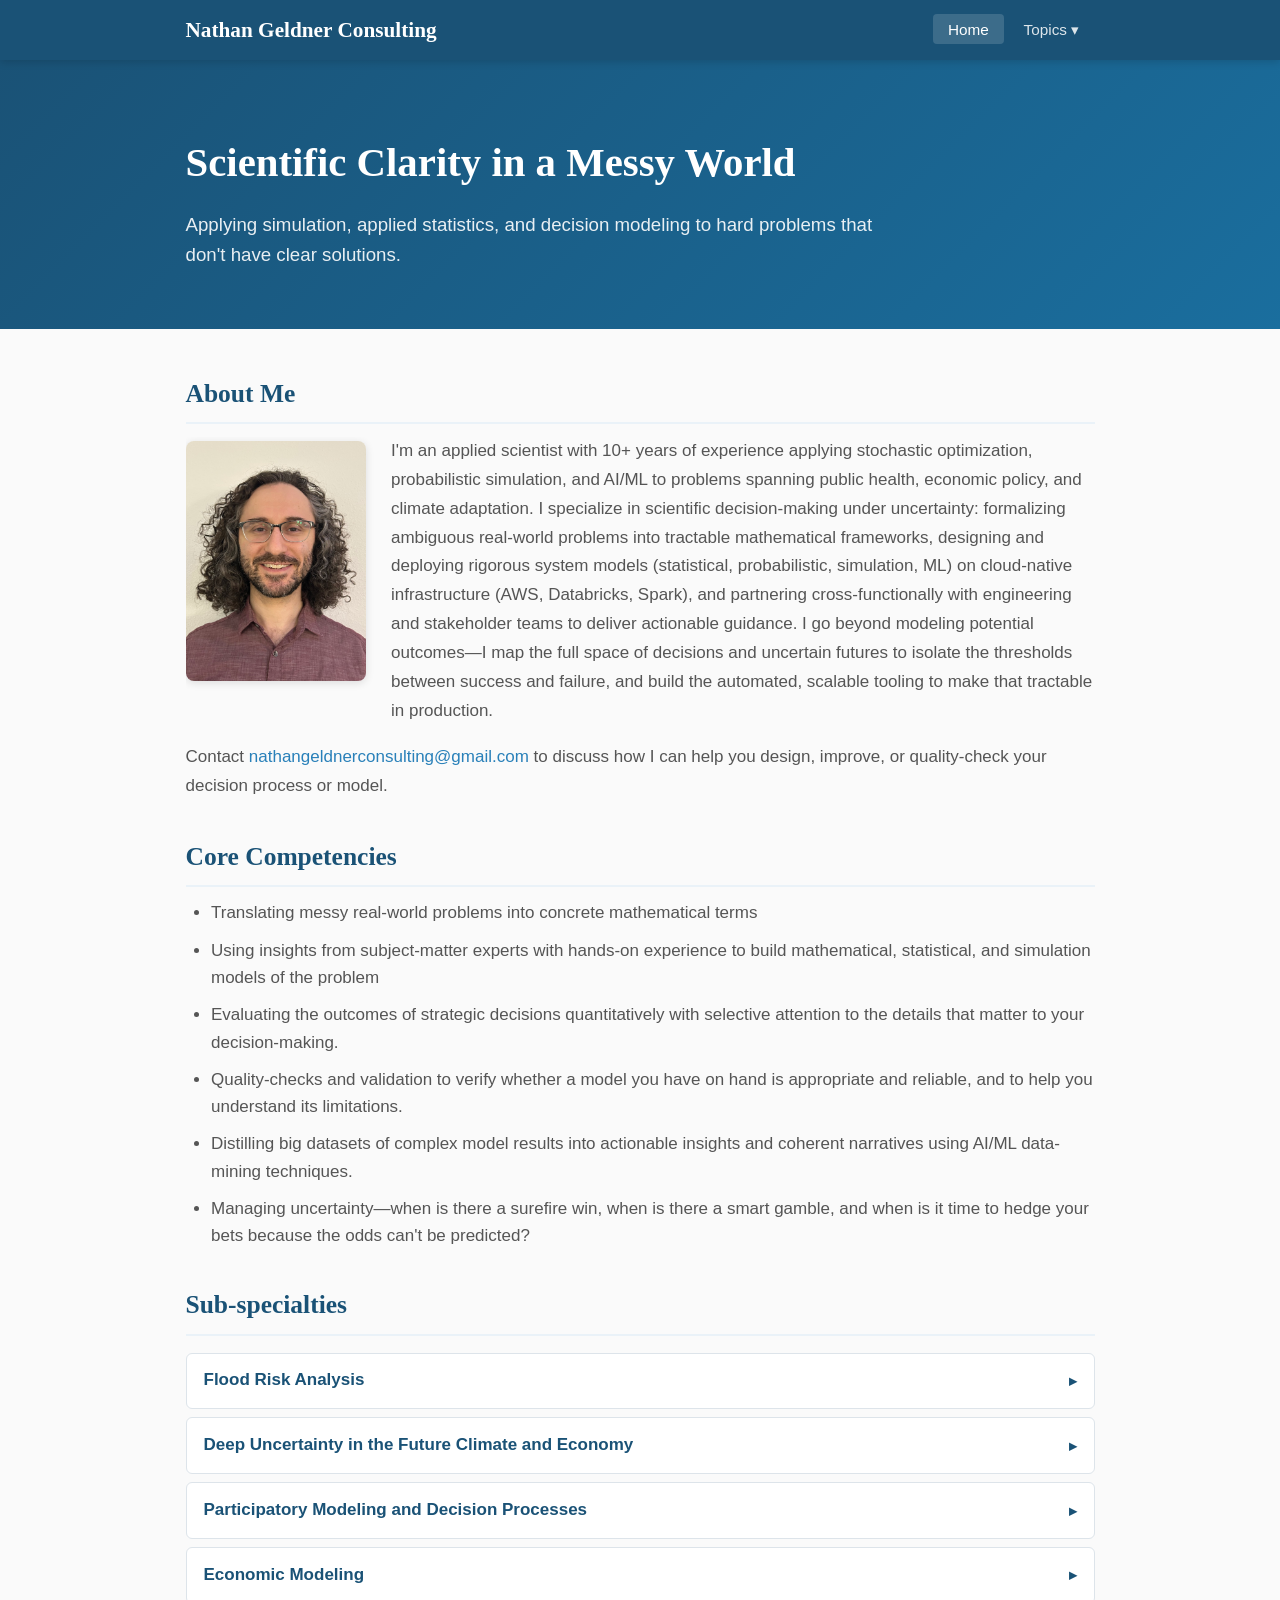
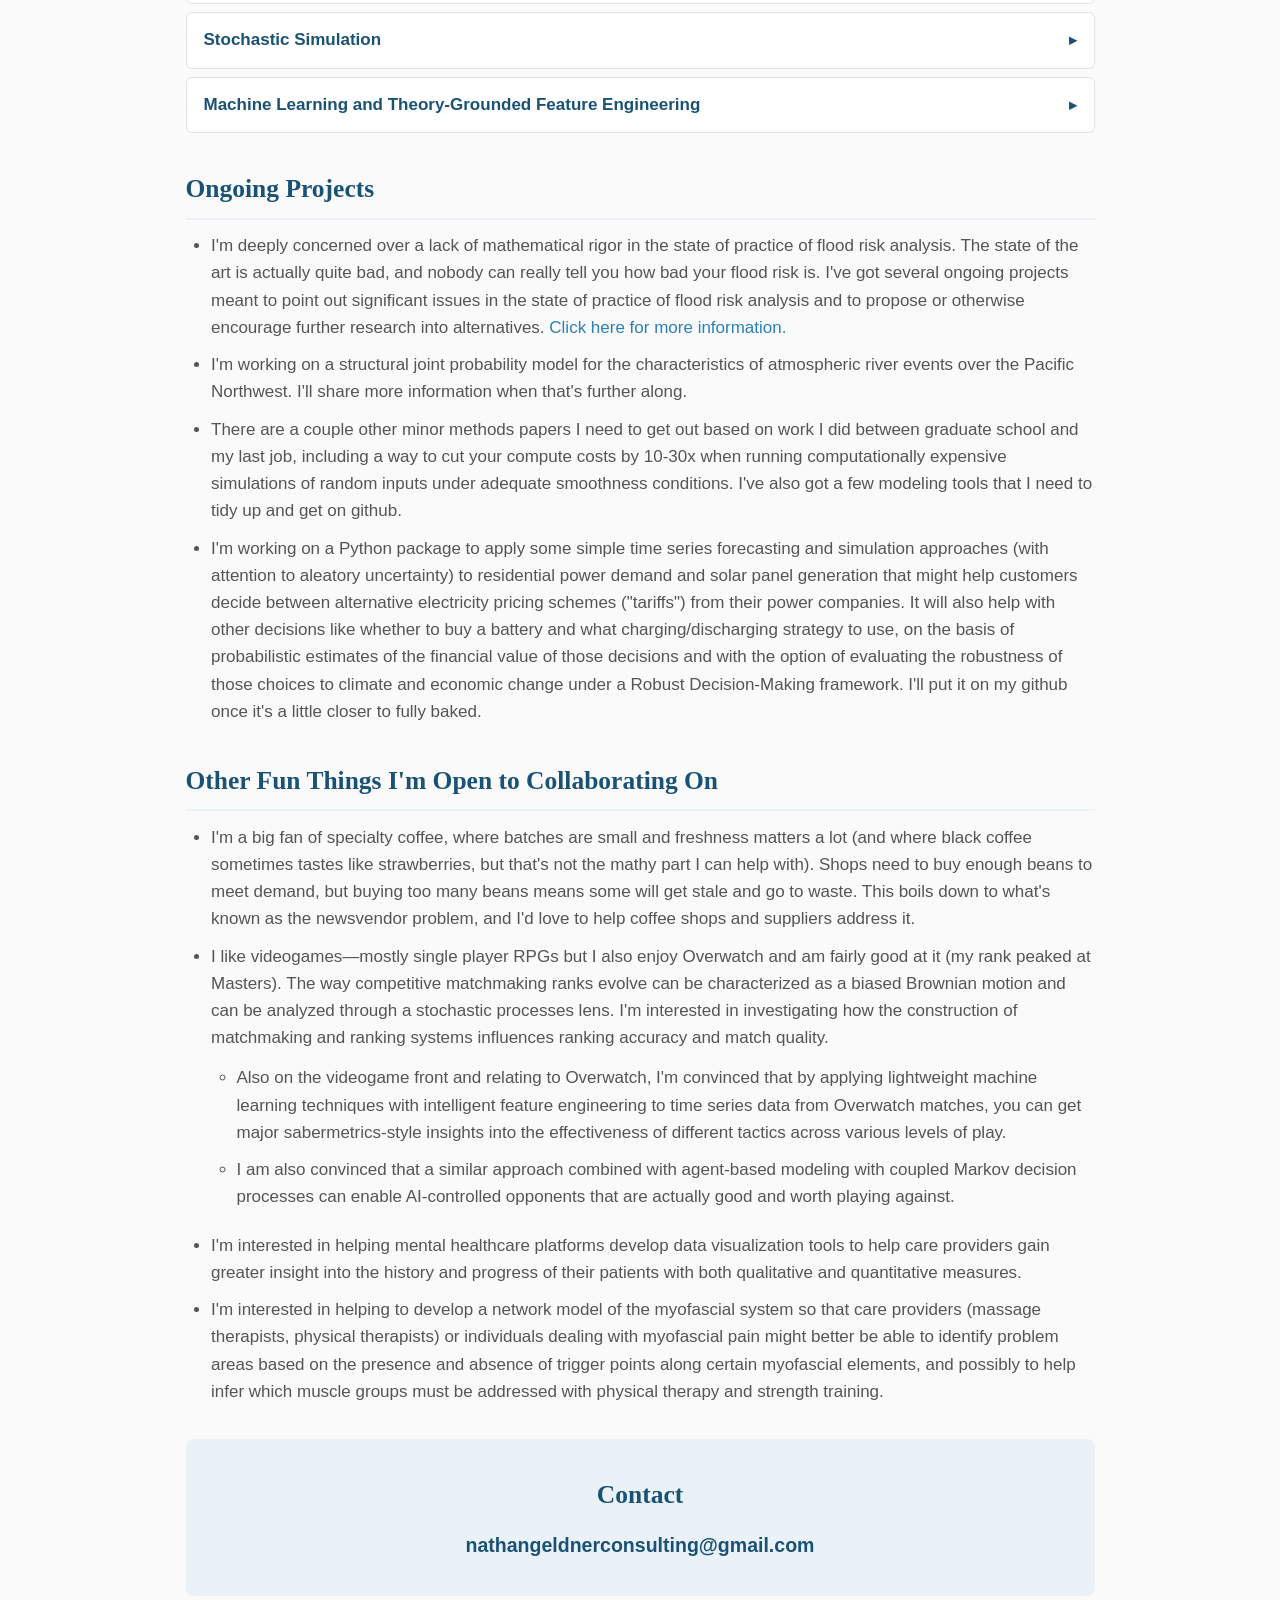
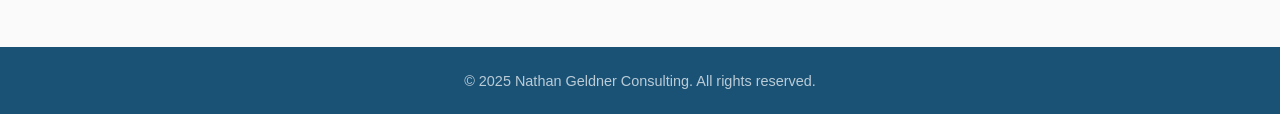
==== index.html @ 6e831e16 "Initial site launch: personal consulting website Co-Authored-By: Claude Opus 4.6 (1M context) <norep" ====
<!DOCTYPE html>
<html lang="en">
<head>
    <meta charset="UTF-8">
    <meta name="viewport" content="width=device-width, initial-scale=1.0">
    <title>Nathan Geldner - Independent Consulting</title>
    <link rel="stylesheet" href="styles.css">
</head>
<body>
    <nav class="navbar">
        <div class="nav-container">
            <div class="nav-name">
                <a href="index.html">Nathan Geldner Consulting</a>
            </div>
            <ul class="nav-menu">
                <li><a href="index.html" class="active">Home</a></li>
                <li class="dropdown">
                    <a href="#" class="dropdown-toggle">Topics ▾</a>
                    <ul class="dropdown-menu">
                        <li><a href="flood-risk.html">Flood Risk Analysis</a></li>
                    </ul>
                </li>
            </ul>
        </div>
    </nav>

    <section class="hero">
        <div class="container">
            <h1>Scientific Clarity in a Messy World</h1>
            <p class="tagline">Applying simulation, applied statistics, and decision modeling to hard problems that don't have clear solutions.</p>
        </div>
    </section>

    <main>
        <section class="content">
            <div class="container">

                <h2>About Me</h2>
                <div class="about-me">
                    <img src="headshot.jpeg" alt="Nathan Geldner" class="headshot">
                    <p>I'm an applied scientist with 10+ years of experience applying stochastic optimization, probabilistic simulation, and AI/ML to problems spanning public health, economic policy, and climate adaptation. I specialize in scientific decision-making under uncertainty: formalizing ambiguous real-world problems into tractable mathematical frameworks, designing and deploying rigorous system models (statistical, probabilistic, simulation, ML) on cloud-native infrastructure (AWS, Databricks, Spark), and partnering cross-functionally with engineering and stakeholder teams to deliver actionable guidance. I go beyond modeling potential outcomes&mdash;I map the full space of decisions and uncertain futures to isolate the thresholds between success and failure, and build the automated, scalable tooling to make that tractable in production.</p>
                <p>Contact <a href="mailto:nathangeldnerconsulting@gmail.com">nathangeldnerconsulting@gmail.com</a> to discuss how I can help you design, improve, or quality-check your decision process or model.</p>
                </div>

                <h2>Core Competencies</h2>
                <ul>
                    <li>Translating messy real-world problems into concrete mathematical terms</li>
                    <li>Using insights from subject-matter experts with hands-on experience to build mathematical, statistical, and simulation models of the problem</li>
                    <li>Evaluating the outcomes of strategic decisions quantitatively with selective attention to the details that matter to your decision-making.</li>
                    <li>Quality-checks and validation to verify whether a model you have on hand is appropriate and reliable, and to help you understand its limitations.</li>
                    <li>Distilling big datasets of complex model results into actionable insights and coherent narratives using AI/ML data-mining techniques.</li>
                    <li>Managing uncertainty&mdash;when is there a surefire win, when is there a smart gamble, and when is it time to hedge your bets because the odds can't be predicted?</li>
                </ul>

                <h2>Sub-specialties</h2>
                <div class="accordion">
                    <details>
                        <summary>Flood Risk Analysis</summary>
                        <p>I've spent a lot of time working on probabilistic flood risk analysis. That means coming up with a probabilistic model of severe storms and their behaviors, using physics-driven hydrodynamic simulations to estimate the flooding they produce, and evaluating the resulting damage to structures on the ground with and without mitigation investments. Click <a href="https://arxiv.org/pdf/2511.03871">here</a>, <a href="https://onlinelibrary.wiley.com/doi/pdfdirect/10.1111/jfr3.12786">here</a>, <a href="https://coastal.la.gov/wp-content/uploads/2021/04/CLARA_Model_Summary_Feb2021.pdf">here</a>, and <a href="https://hammer.purdue.edu/ndownloader/files/40515626">here</a> for documentation on some of the projects I've been involved in. Also click <a href="flood-risk.html">here</a> for my strongly held opinions about problems in the state of practice in flood risk analysis and some projects I'm working on to address them.</p>
                    </details>
                    <details>
                        <summary>Deep Uncertainty in the Future Climate and Economy</summary>
                        <p>I am specifically trained in decision-making under "deep uncertainty". Traditional methods for decision-making under uncertainty assume that uncertain outcomes can always be modeled with a probability distribution (i.e. that even if we don't know the exact outcome, we can guess the likelihood of each possible outcome in the same way that we know a fair 6-sided die has a 1/6 chance of landing on each number). That's often not the case; sometimes all we can do is propose an upper and lower bound, shrug our shoulders, and say "it's probably somewhere in there". We call that "deep uncertainty." Click <a href="https://www.annualreviews.org/content/journals/10.1146/annurev-resource-100518-094020">here</a> to read about structured approaches for dealing with deep uncertainty, deriving actionable insight despite profoundly limited knowledge of the future.</p>
                    </details>
                    <details>
                        <summary>Participatory Modeling and Decision Processes</summary>
                        <p>I have a strong interest in decision-support for participatory and science-informed policy decision-making. Having the analysts go off to do research and come back with a recommendation to hand to decision-makers doesn't really work. The process becomes opaque and people who feel their interests and preferences aren't served by the recommendation can inevitably find (valid) nitpicks in the methods that they believe reflect a failure to account for things they think are important or in the worst case represent question-begging or cherry-picking. But there is a better way. You can start the modeling and analysis with the decision-makers in the room. Gather buy-in at each analytical step subjective judgment call that inevitably goes into every complex modeling effort. Derive metrics and evaluate strategies informed by decision-maker and stakeholder input. When the decision-makers see themselves in the process and have visibility on how results are derived, even decision-makers who are ideologically at odds with one another can agree on the results of the process because they were part of it. Generally, the analysis is better for the involvement of the decision-makers; they (and stakeholders) have insights into the decision context, system behavior, and salient objectives that the analysts usually don't. Please reach out if you have any interest in implementing such a process in your organization, or lobbying for such a process in an organization making decisions to which you are a stake-holder.</p>
                    </details>
                    <details>
                        <summary>Economic Modeling</summary>
                        <p>I've spent a good amount of time on economic policy modeling using computable general equilibrium modeling. The core concept there is that instead of using traditional macroeconomics tools, you create a network model of microeconomic relationships between different sectors in different regions and either solve for equilibrium conditions using a system of equations or simulate dynamic evolution using differential equations. I don't have the expertise to independently develop novel models, but I have experience evaluating policy outcomes using these models while leveraging principles from decision-making under uncertainty. Click <a href="https://www.sciencedirect.com/science/article/pii/S0301421523000824">here</a> for an example.</p>
                    </details>
                    <details>
                        <summary>Stochastic Simulation</summary>
                        <p>I have a particular interest in the evolution of random processes over time. Examples include: the evolution of soil moisture in response to steady evaporation and drainage and random shocks of precipitation; the evolution of small sandy islands as they are eroded by currents some of the time but accumulate sand or silt carried onto it by currents at other times; the transmission of infectious diseases through a community or of memes through a social network; the drift of buoy in the ocean, stock prices in a market, or your rating in an e-sport on the online competitive ladder. Click <a href="https://agupubs.onlinelibrary.wiley.com/doi/full/10.1029/2025WR040606">here</a> for a relevant paper on soil moisture.</p>
                    </details>
                    <details>
                        <summary>Machine Learning and Theory-Grounded Feature Engineering</summary>
                        <p>I have a good amount of experience in machine learning. Deep neural networks are great, but you can get a lot of mileage and more interpretability out of feature engineering and other means of baking your problem structure into your modeling efforts. Deep learning can infer low-dimensional latent structure in your high-dimensional process behavior if you throw enough data and compute at it, but if you can create a (reasonable heuristic) structural model of your process as driven by theoretically grounded latent features and try to infer those with machine learning, you can make the problem much simpler. Click <a href="https://thewaterinstitute.org/floodid">here</a> to see detailed information a product I've worked to support while leveraging these methods, and <a href="https://ui.adsabs.harvard.edu/abs/2025AMS...10553108B/abstract">here</a> for a conference abstract relevant to said work.</p>
                    </details>
                </div>

                <h2>Ongoing Projects</h2>
                <ul>
                    <li>I'm deeply concerned over a lack of mathematical rigor in the state of practice of flood risk analysis. The state of the art is actually quite bad, and nobody can really tell you how bad your flood risk is. I've got several ongoing projects meant to point out significant issues in the state of practice of flood risk analysis and to propose or otherwise encourage further research into alternatives. <a href="flood-risk.html">Click here for more information.</a></li>
                    <li>I'm working on a structural joint probability model for the characteristics of atmospheric river events over the Pacific Northwest. I'll share more information when that's further along.</li>
                    <li>There are a couple other minor methods papers I need to get out based on work I did between graduate school and my last job, including a way to cut your compute costs by 10-30x when running computationally expensive simulations of random inputs under adequate smoothness conditions. I've also got a few modeling tools that I need to tidy up and get on github.</li>
                    <!--<li>I've got a paper in review at the moment on the likely indirect climate impacts of AI. Most of the (emissions) conversation revolves around direct consumption of fossil-fuel-generated power and highly speculative avoided emissions from benefits to renewable. The trouble is, fossil fuel producers get to use AI too. I'll share more information once the paper gets accepted.</li>
                --><li>I'm working on a Python package to apply some simple time series forecasting and simulation approaches (with attention to aleatory uncertainty) to residential power demand and solar panel generation that might help customers decide between alternative electricity pricing schemes ("tariffs") from their power companies. It will also help with other decisions like whether to buy a battery and what charging/discharging strategy to use, on the basis of probabilistic estimates of the financial value of those decisions and with the option of evaluating the robustness of those choices to climate and economic change under a Robust Decision-Making framework. I'll put it on my github once it's a little closer to fully baked.</li>
                </ul>

                <h2>Other Fun Things I'm Open to Collaborating On</h2>
                <ul>
                    <li>I'm a big fan of specialty coffee, where batches are small and freshness matters a lot (and where black coffee sometimes tastes like strawberries, but that's not the mathy part I can help with). Shops need to buy enough beans to meet demand, but buying too many beans means some will get stale and go to waste. This boils down to what's known as the newsvendor problem, and I'd love to help coffee shops and suppliers address it.</li>
                    <li>I like videogames&mdash;mostly single player RPGs but I also enjoy Overwatch and am fairly good at it (my rank peaked at Masters). The way competitive matchmaking ranks evolve can be characterized as a biased Brownian motion and can be analyzed through a stochastic processes lens. I'm interested in investigating how the construction of matchmaking and ranking systems influences ranking accuracy and match quality.
                        <ul>
                            <li>Also on the videogame front and relating to Overwatch, I'm convinced that by applying lightweight machine learning techniques with intelligent feature engineering to time series data from Overwatch matches, you can get major sabermetrics-style insights into the effectiveness of different tactics across various levels of play.</li>
                            <li>I am also convinced that a similar approach combined with agent-based modeling with coupled Markov decision processes can enable AI-controlled opponents that are actually good and worth playing against.</li>
                        </ul>
                    </li>
                    <li>I'm interested in helping mental healthcare platforms develop data visualization tools to help care providers gain greater insight into the history and progress of their patients with both qualitative and quantitative measures.</li>
                    <li>I'm interested in helping to develop a network model of the myofascial system so that care providers (massage therapists, physical therapists) or individuals dealing with myofascial pain might better be able to identify problem areas based on the presence and absence of trigger points along certain myofascial elements, and possibly to help infer which muscle groups must be addressed with physical therapy and strength training.</li>
                </ul>

                <div class="contact-section">
                    <h2 style="border: none; margin-top: 0; padding: 0;">Contact</h2>
                    <p><a href="mailto:nathangeldnerconsulting@gmail.com" class="contact-email">nathangeldnerconsulting@gmail.com</a></p>
                </div>
            </div>
        </section>
    </main>

    <footer>
        <div class="container">
            <p>&copy; 2025 Nathan Geldner Consulting. All rights reserved.</p>
        </div>
    </footer>
</body>
</html>
---- styles.css ----
/* ===== Reset & Base ===== */
*, *::before, *::after {
    margin: 0;
    padding: 0;
    box-sizing: border-box;
}

:root {
    --color-bg: #fafafa;
    --color-surface: #ffffff;
    --color-text: #2d2d2d;
    --color-text-secondary: #555;
    --color-accent: #1a5276;
    --color-accent-light: #2980b9;
    --color-accent-bg: #eaf2f8;
    --color-border: #dde4ea;
    --color-header-bg: #1a5276;
    --color-header-text: #ffffff;
    --font-body: 'Segoe UI', 'Helvetica Neue', Arial, sans-serif;
    --font-heading: 'Georgia', 'Times New Roman', serif;
    --max-width: 960px;
    --nav-height: 60px;
}

html {
    font-size: 17px;
    scroll-behavior: smooth;
}

body {
    font-family: var(--font-body);
    color: var(--color-text);
    background: var(--color-bg);
    line-height: 1.7;
    min-height: 100vh;
    display: flex;
    flex-direction: column;
}

a {
    color: var(--color-accent-light);
    text-decoration: none;
    transition: color 0.2s;
}
a:hover {
    color: var(--color-accent);
    text-decoration: underline;
}

/* ===== Container ===== */
.container {
    max-width: var(--max-width);
    margin: 0 auto;
    padding: 0 1.5rem;
}

/* ===== Navigation ===== */
.navbar {
    background: var(--color-header-bg);
    height: var(--nav-height);
    display: flex;
    align-items: center;
    position: sticky;
    top: 0;
    z-index: 100;
    box-shadow: 0 2px 8px rgba(0,0,0,0.15);
}

.nav-container {
    max-width: var(--max-width);
    margin: 0 auto;
    padding: 0 1.5rem;
    width: 100%;
    display: flex;
    align-items: center;
    justify-content: space-between;
}

.nav-name a {
    color: var(--color-header-text);
    font-family: var(--font-heading);
    font-size: 1.25rem;
    font-weight: 700;
    text-decoration: none;
}
.nav-name a:hover {
    text-decoration: none;
    opacity: 0.9;
}

.nav-menu {
    list-style: none;
    display: flex;
    gap: 0.25rem;
}
.nav-menu a {
    color: rgba(255,255,255,0.85);
    padding: 0.4rem 0.9rem;
    border-radius: 4px;
    font-size: 0.9rem;
    text-decoration: none;
    transition: background 0.2s, color 0.2s;
}
.nav-menu a:hover,
.nav-menu a.active {
    background: rgba(255,255,255,0.15);
    color: #fff;
    text-decoration: none;
}

/* Dropdown */
.dropdown {
    position: relative;
}
.dropdown-menu {
    display: none;
    position: absolute;
    top: 100%;
    right: 0;
    background: var(--color-surface);
    border: 1px solid var(--color-border);
    border-radius: 6px;
    box-shadow: 0 8px 24px rgba(0,0,0,0.12);
    min-width: 240px;
    padding: 0.5rem 0;
    list-style: none;
    z-index: 200;
}
.dropdown:hover .dropdown-menu {
    display: block;
}
.dropdown-menu a {
    color: var(--color-text);
    display: block;
    padding: 0.5rem 1rem;
    font-size: 0.85rem;
    border-radius: 0;
}
.dropdown-menu a:hover {
    background: var(--color-accent-bg);
    color: var(--color-accent);
    text-decoration: none;
}

/* ===== Page Header ===== */
.page-header {
    background: linear-gradient(135deg, var(--color-header-bg), #1a6e9e);
    color: var(--color-header-text);
    padding: 3rem 0 2.5rem;
}
.page-header h1 {
    font-family: var(--font-heading);
    font-size: 2.2rem;
    font-weight: 700;
    margin-bottom: 0.5rem;
}
.page-header .subtitle {
    font-size: 1.05rem;
    opacity: 0.9;
    max-width: 700px;
    line-height: 1.6;
}

/* ===== About Me ===== */
.about-me {
    overflow: hidden;
}
.headshot {
    float: left;
    width: 180px;
    height: auto;
    border-radius: 8px;
    margin: 0.25rem 1.5rem 1rem 0;
    box-shadow: 0 2px 8px rgba(0,0,0,0.12);
}
@media (max-width: 768px) {
    .headshot {
        float: none;
        display: block;
        margin: 0 auto 1rem;
        width: 150px;
    }
}

/* ===== Accordion (Sub-specialties) ===== */
.accordion {
    margin: 1rem 0 1.5rem;
}
.accordion details {
    border: 1px solid var(--color-border);
    border-radius: 6px;
    margin-bottom: 0.5rem;
    background: var(--color-surface);
}
.accordion summary {
    padding: 0.75rem 1rem;
    font-weight: 600;
    color: var(--color-accent);
    cursor: pointer;
    list-style: none;
    display: flex;
    align-items: center;
    justify-content: space-between;
}
.accordion summary::-webkit-details-marker {
    display: none;
}
.accordion summary::after {
    content: '▸';
    font-size: 0.9rem;
    transition: transform 0.2s;
    margin-left: 0.75rem;
    flex-shrink: 0;
}
.accordion details[open] > summary::after {
    transform: rotate(90deg);
}
.accordion details[open] > summary {
    border-bottom: 1px solid var(--color-border);
}
.accordion details p {
    padding: 0.75rem 1rem;
    margin: 0;
}

/* ===== Hero (Home) ===== */
.hero {
    background: linear-gradient(135deg, var(--color-header-bg), #1a6e9e);
    color: var(--color-header-text);
    padding: 4rem 0 3.5rem;
}
.hero h1 {
    font-family: var(--font-heading);
    font-size: 2.4rem;
    font-weight: 700;
    margin-bottom: 0.75rem;
}
.hero .tagline {
    font-size: 1.1rem;
    opacity: 0.9;
    max-width: 700px;
    line-height: 1.6;
}

/* ===== Content ===== */
main {
    flex: 1;
}

.content {
    padding: 2.5rem 0 3rem;
}
.content h2 {
    font-family: var(--font-heading);
    font-size: 1.5rem;
    color: var(--color-accent);
    margin: 2rem 0 0.75rem;
    padding-bottom: 0.4rem;
    border-bottom: 2px solid var(--color-accent-bg);
}
.content h2:first-child {
    margin-top: 0;
}
.content h3 {
    font-size: 1.15rem;
    color: var(--color-accent);
    margin: 1.75rem 0 0.5rem;
}
.content p {
    margin-bottom: 1rem;
    color: var(--color-text-secondary);
}
.content p:last-child {
    margin-bottom: 0;
}

/* Lists */
.content ul, .content ol {
    margin: 0.75rem 0 1.25rem 1.5rem;
    color: var(--color-text-secondary);
}
.content li {
    margin-bottom: 0.6rem;
    line-height: 1.6;
}

/* Specialty cards (home page) */
.specialties-grid {
    display: grid;
    gap: 1.25rem;
    margin: 1.5rem 0;
}
.specialty-card {
    background: var(--color-surface);
    border: 1px solid var(--color-border);
    border-radius: 8px;
    padding: 1.25rem 1.5rem;
    transition: box-shadow 0.2s, border-color 0.2s;
}
.specialty-card:hover {
    box-shadow: 0 4px 16px rgba(0,0,0,0.08);
    border-color: var(--color-accent-light);
}
.specialty-card h3 {
    margin: 0 0 0.5rem;
    border: none;
    padding: 0;
}
.specialty-card p {
    font-size: 0.95rem;
    margin: 0;
}

/* Initiatives list (flood risk page) */
.initiatives-list {
    list-style: none;
    margin-left: 0;
    padding: 0;
}
.initiatives-list li {
    margin-bottom: 0.5rem;
}
.initiatives-list a {
    display: inline-block;
    padding: 0.4rem 0;
    font-weight: 500;
}
.initiatives-list a::before {
    content: '→ ';
    color: var(--color-accent-light);
}

/* Breadcrumb */
.breadcrumb {
    font-size: 0.9rem;
    margin-bottom: 1.5rem !important;
}

/* Ordered list (problems) */
.problems-list li {
    margin-bottom: 1rem;
}

/* References */
.references-list {
    font-size: 0.9rem;
    line-height: 1.5;
}
.references-list li {
    margin-bottom: 0.75rem;
}

/* PDF embed */
.pdf-container {
    border: 1px solid var(--color-border);
    border-radius: 8px;
    overflow: hidden;
}

/* Projects list */
.projects-list {
    list-style: none;
    margin-left: 0;
    padding: 0;
}
.projects-list li {
    padding: 0.75rem 0;
    border-bottom: 1px solid var(--color-border);
}
.projects-list li:last-child {
    border-bottom: none;
}

/* Fun collaborations */
.collab-list li {
    margin-bottom: 1rem;
}

/* Contact */
.contact-section {
    background: var(--color-accent-bg);
    border-radius: 8px;
    padding: 2rem;
    margin-top: 2rem;
    text-align: center;
}
.contact-section p {
    color: var(--color-text);
}
.contact-email {
    font-size: 1.15rem;
    font-weight: 600;
    color: var(--color-accent) !important;
}

/* ===== Footer ===== */
footer {
    background: var(--color-header-bg);
    color: rgba(255,255,255,0.7);
    padding: 1.25rem 0;
    text-align: center;
    font-size: 0.85rem;
    margin-top: auto;
}
footer a {
    color: rgba(255,255,255,0.85);
}

/* ===== Responsive ===== */
@media (max-width: 768px) {
    html { font-size: 16px; }
    .nav-container { flex-direction: column; gap: 0.5rem; padding: 0.75rem 1rem; }
    .navbar { height: auto; padding: 0.5rem 0; }
    .nav-menu { flex-wrap: wrap; justify-content: center; }
    .hero { padding: 2.5rem 0 2rem; }
    .hero h1 { font-size: 1.8rem; }
    .page-header h1 { font-size: 1.6rem; }
    .dropdown-menu { position: static; box-shadow: none; border: none; background: transparent; padding: 0; }
    .dropdown-menu a { color: rgba(255,255,255,0.85); padding: 0.3rem 0.9rem; }
    .dropdown-menu a:hover { background: rgba(255,255,255,0.15); color: #fff; }
}
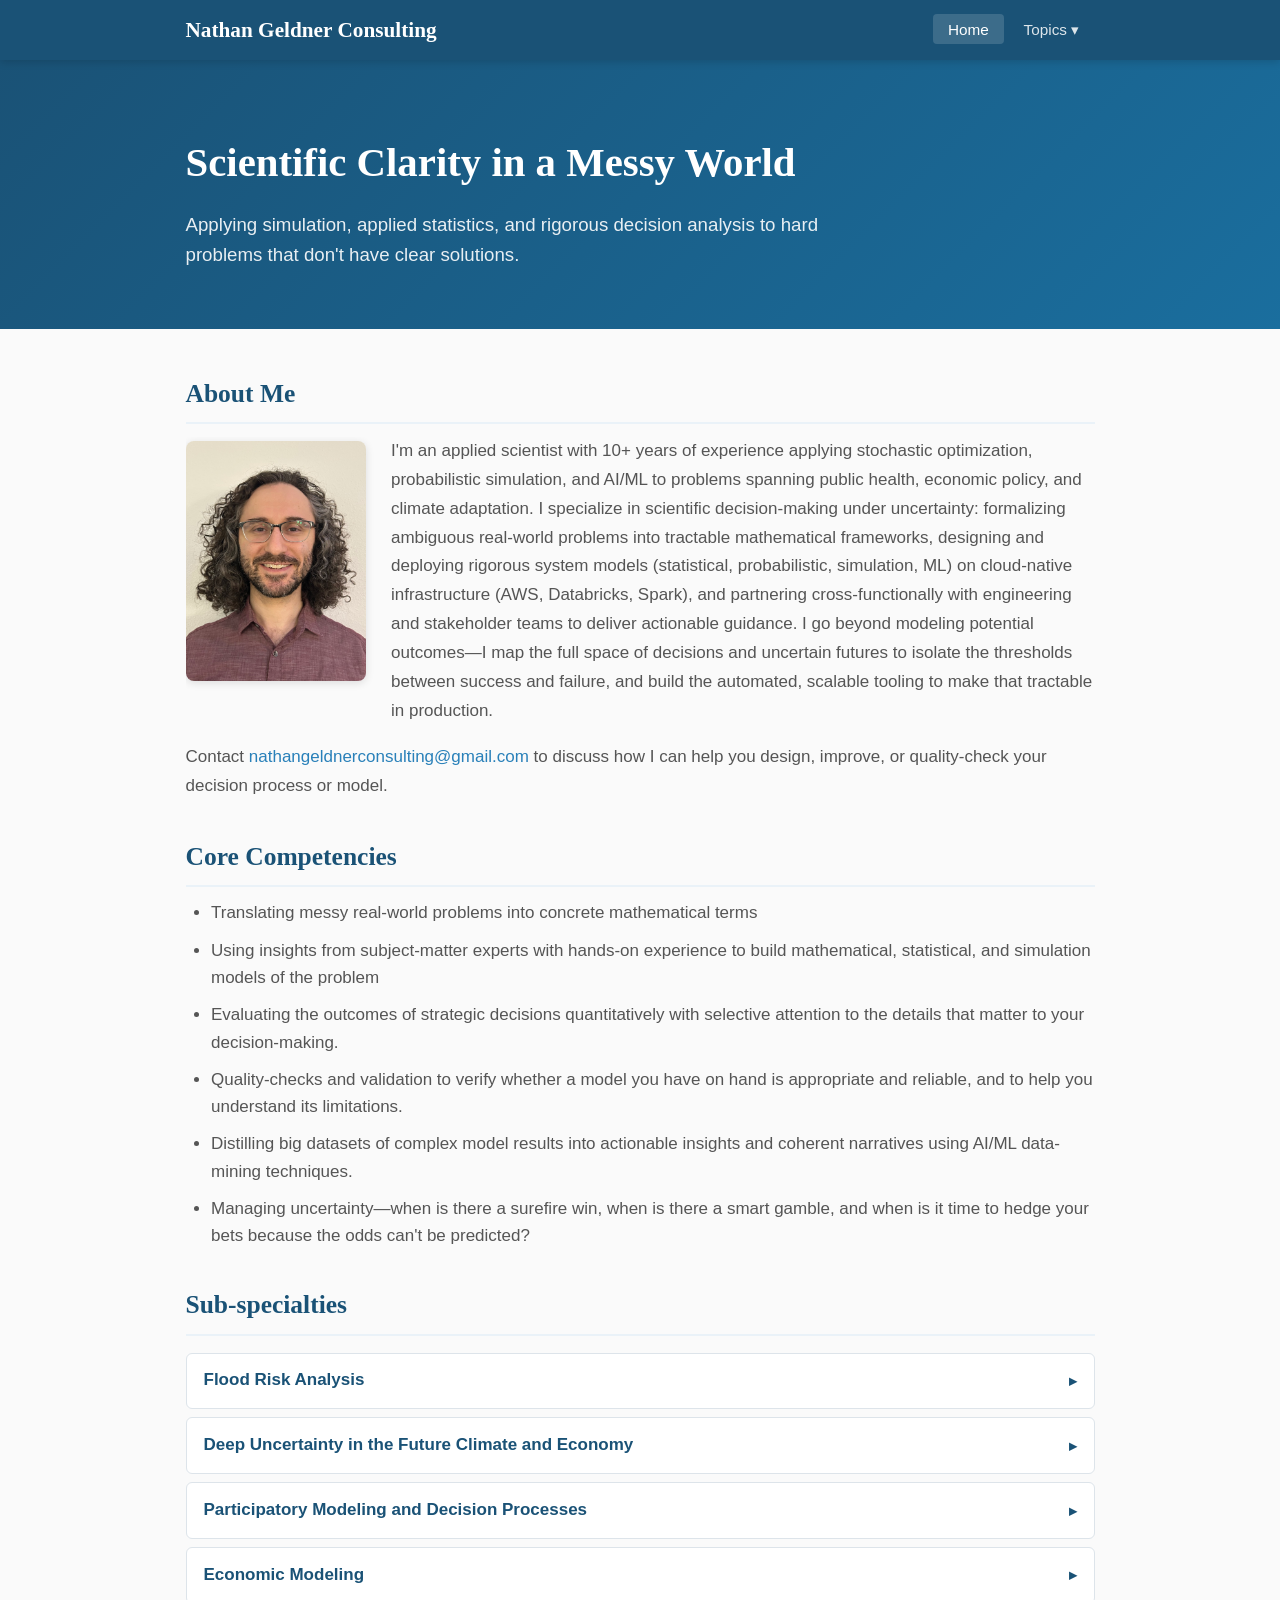
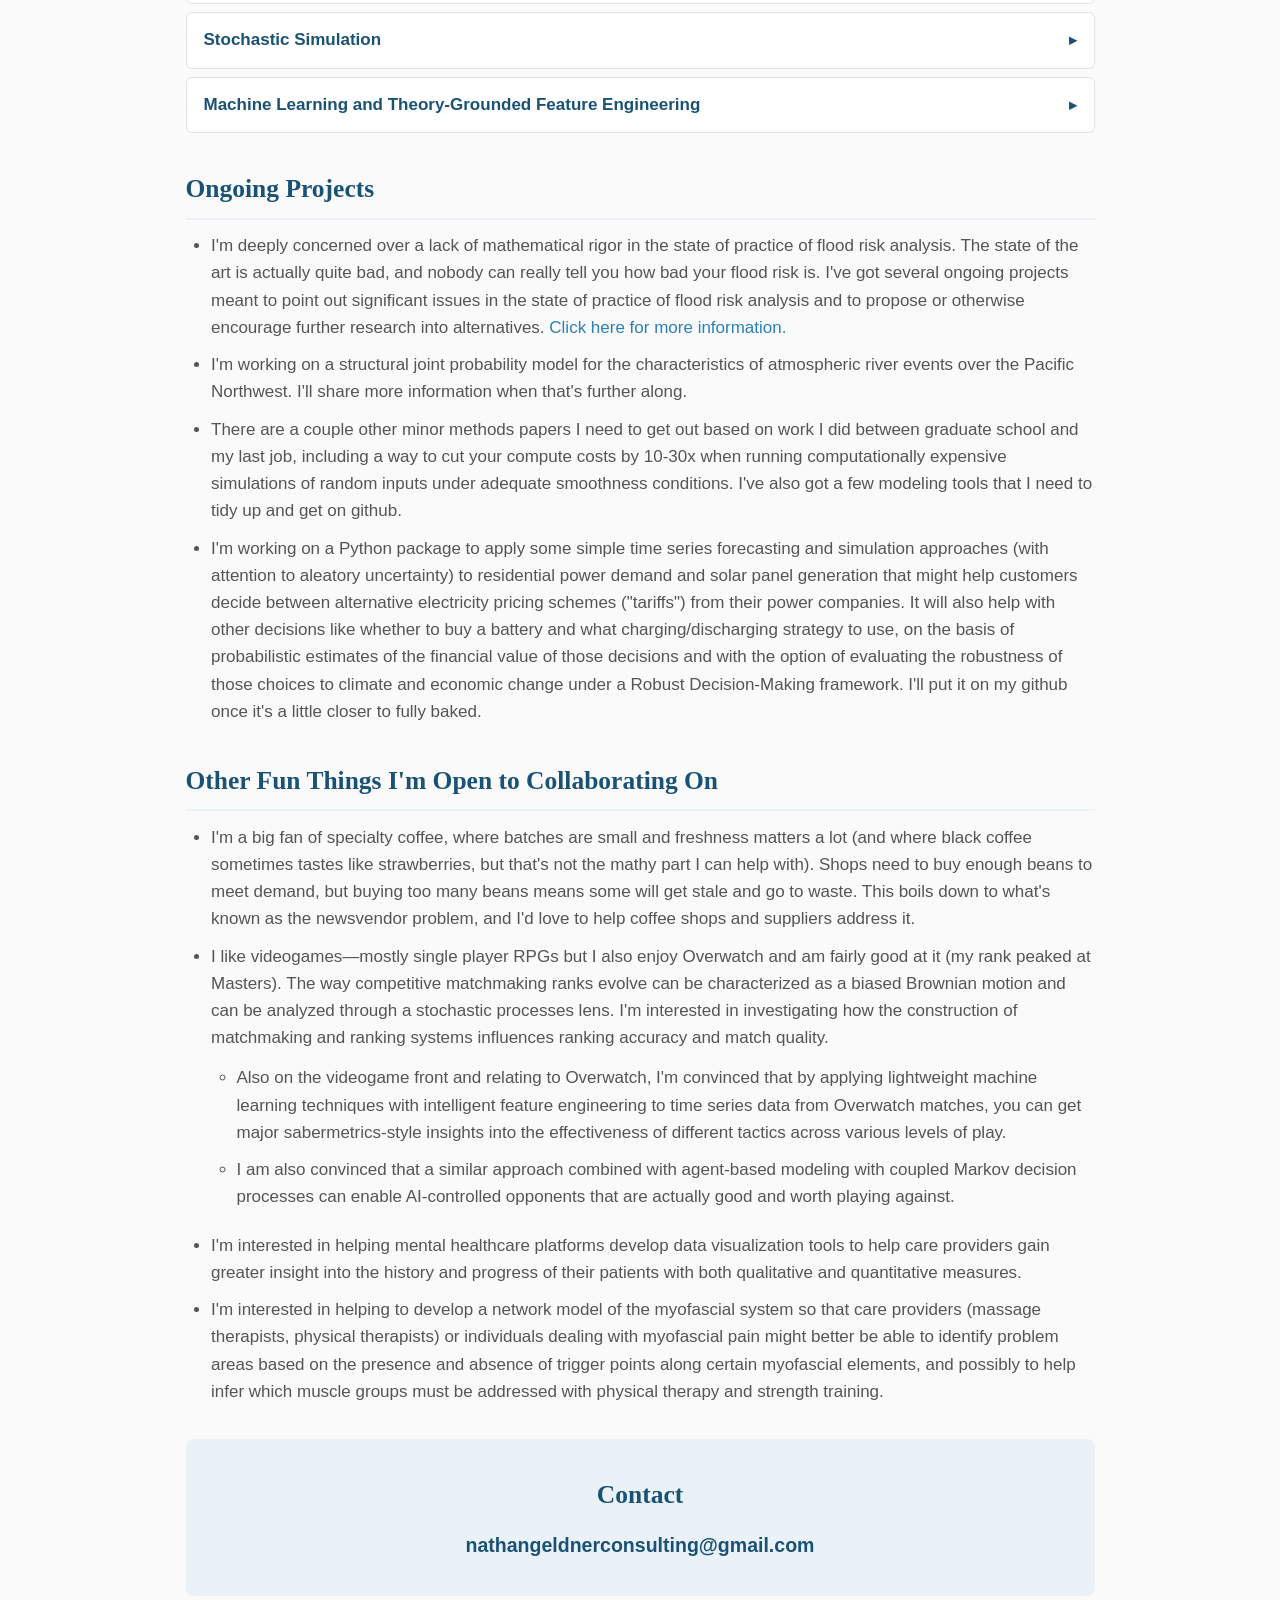
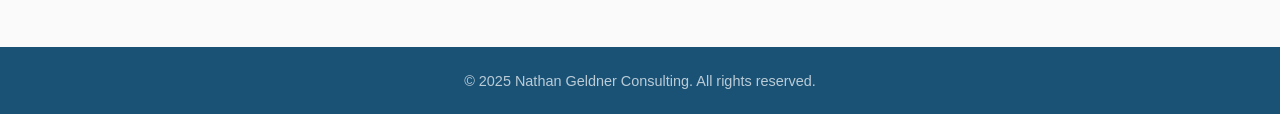
==== commit ff84e868: "minor text change" ====
--- a/index.html
+++ b/index.html
@@ -27,7 +27,7 @@
     <section class="hero">
         <div class="container">
             <h1>Scientific Clarity in a Messy World</h1>
-            <p class="tagline">Applying simulation, applied statistics, and decision modeling to hard problems that don't have clear solutions.</p>
+            <p class="tagline">Applying simulation, applied statistics, and rigorous decision analysis to hard problems that don't have clear solutions.</p>
         </div>
     </section>
 
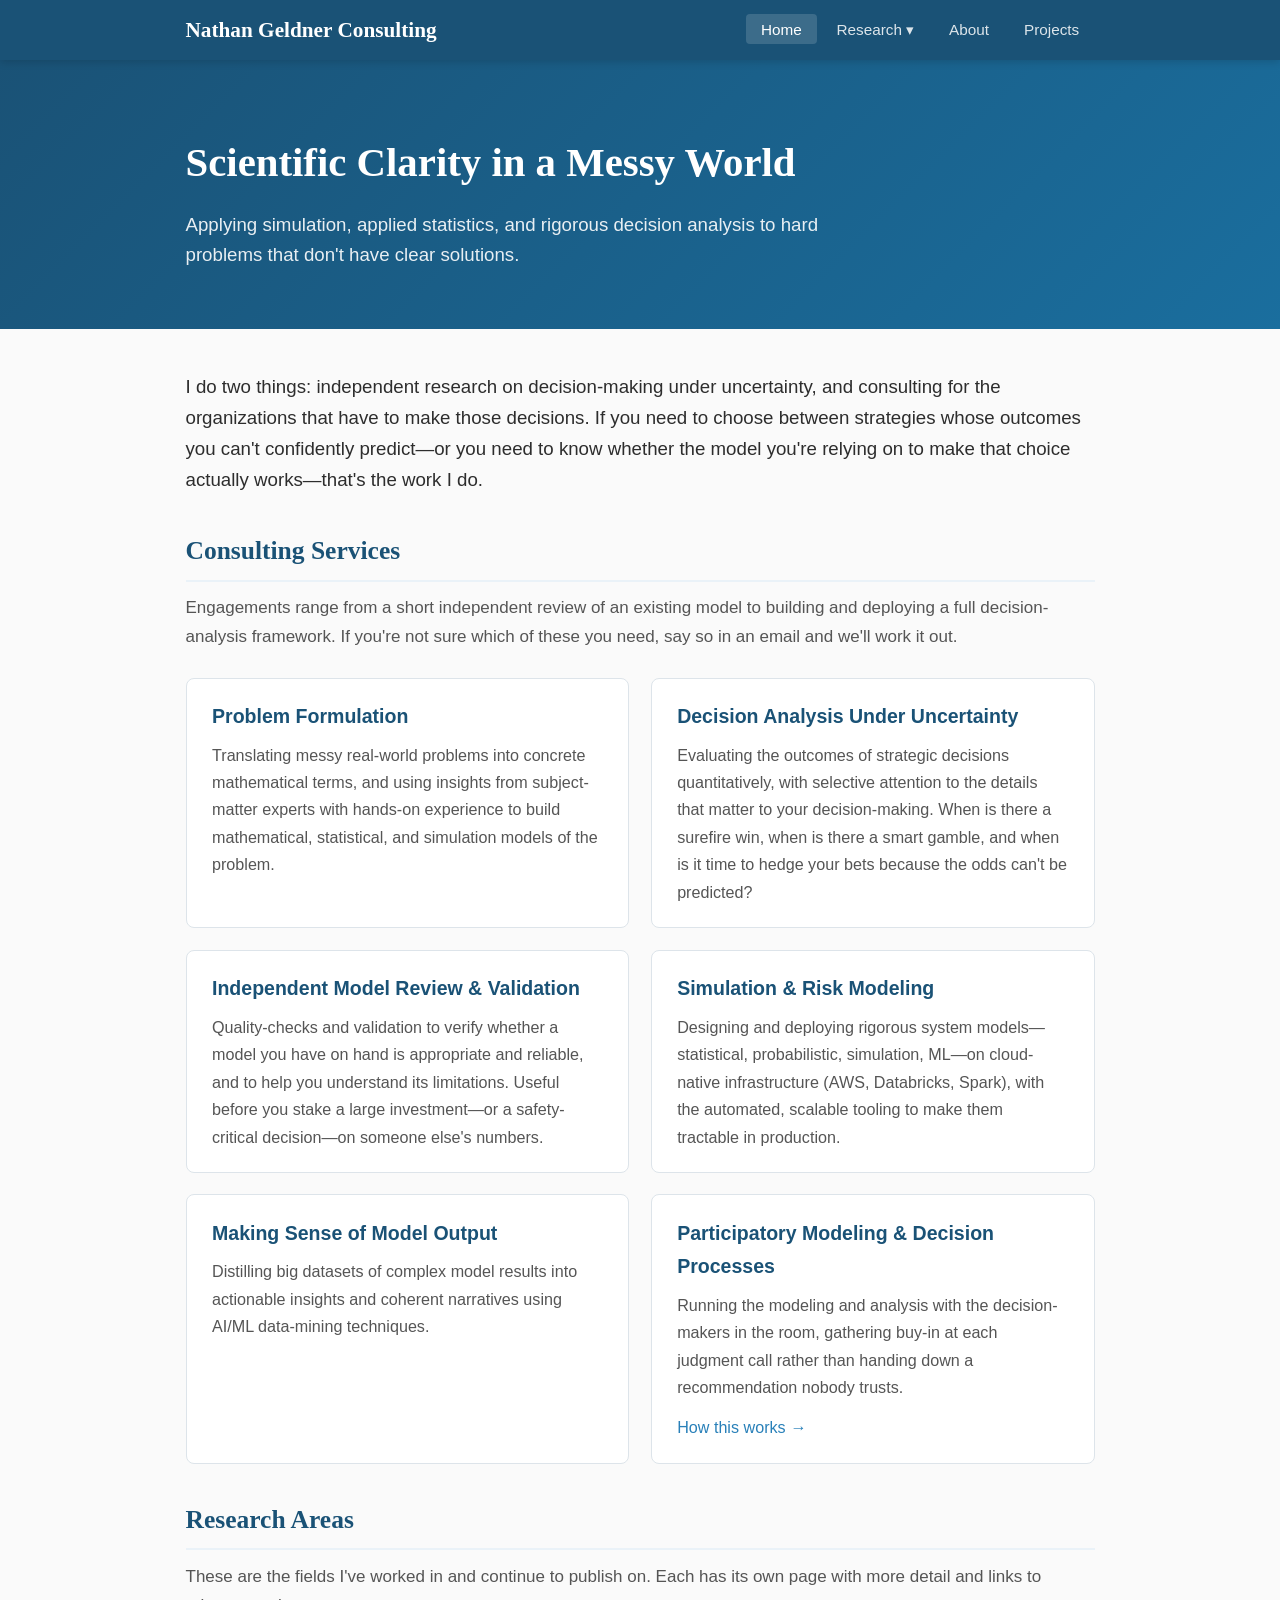
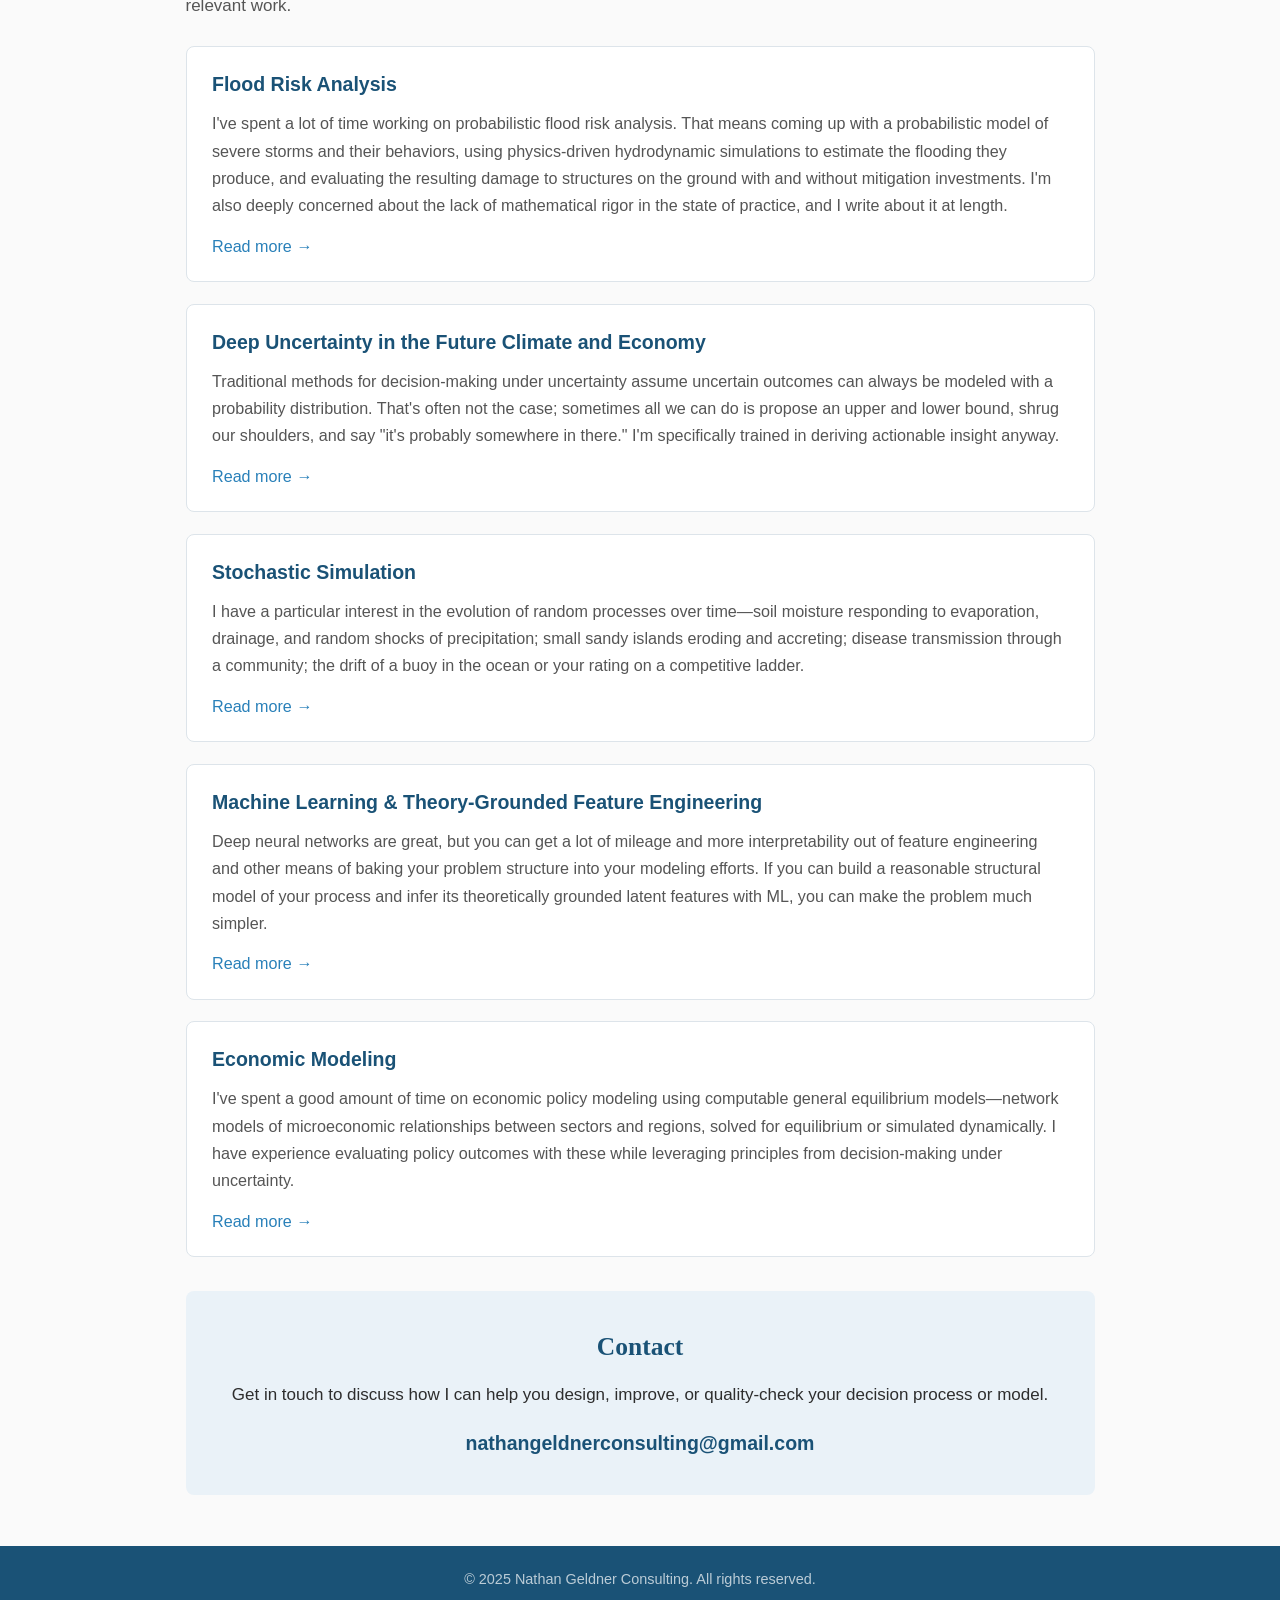
==== commit 0ee0b6f1: "Restructure site around services and research areas The home page opened with a dense resume-style b" ====
--- a/index.html
+++ b/index.html
@@ -15,11 +15,18 @@
             <ul class="nav-menu">
                 <li><a href="index.html" class="active">Home</a></li>
                 <li class="dropdown">
-                    <a href="#" class="dropdown-toggle">Topics ▾</a>
+                    <a href="#" class="dropdown-toggle">Research ▾</a>
                     <ul class="dropdown-menu">
                         <li><a href="flood-risk.html">Flood Risk Analysis</a></li>
+                        <li><a href="deep-uncertainty.html">Deep Uncertainty</a></li>
+                        <li><a href="stochastic-simulation.html">Stochastic Simulation</a></li>
+                        <li><a href="economic-modeling.html">Economic Modeling</a></li>
+                        <li><a href="machine-learning.html">Machine Learning &amp; Feature Engineering</a></li>
+                        <li><a href="participatory-modeling.html">Participatory Modeling</a></li>
                     </ul>
                 </li>
+                <li><a href="about.html">About</a></li>
+                <li><a href="projects.html">Projects</a></li>
             </ul>
         </div>
     </nav>
@@ -35,75 +42,73 @@
         <section class="content">
             <div class="container">
 
-                <h2>About Me</h2>
-                <div class="about-me">
-                    <img src="headshot.jpeg" alt="Nathan Geldner" class="headshot">
-                    <p>I'm an applied scientist with 10+ years of experience applying stochastic optimization, probabilistic simulation, and AI/ML to problems spanning public health, economic policy, and climate adaptation. I specialize in scientific decision-making under uncertainty: formalizing ambiguous real-world problems into tractable mathematical frameworks, designing and deploying rigorous system models (statistical, probabilistic, simulation, ML) on cloud-native infrastructure (AWS, Databricks, Spark), and partnering cross-functionally with engineering and stakeholder teams to deliver actionable guidance. I go beyond modeling potential outcomes&mdash;I map the full space of decisions and uncertain futures to isolate the thresholds between success and failure, and build the automated, scalable tooling to make that tractable in production.</p>
-                <p>Contact <a href="mailto:nathangeldnerconsulting@gmail.com">nathangeldnerconsulting@gmail.com</a> to discuss how I can help you design, improve, or quality-check your decision process or model.</p>
+                <p class="lead">I do two things: independent research on decision-making under uncertainty, and consulting for the organizations that have to make those decisions. If you need to choose between strategies whose outcomes you can't confidently predict&mdash;or you need to know whether the model you're relying on to make that choice actually works&mdash;that's the work I do.</p>
+
+                <h2 id="services">Consulting Services</h2>
+                <p>Engagements range from a short independent review of an existing model to building and deploying a full decision-analysis framework. If you're not sure which of these you need, say so in an email and we'll work it out.</p>
+
+                <div class="specialties-grid cols-2">
+                    <div class="specialty-card">
+                        <h3>Problem Formulation</h3>
+                        <p>Translating messy real-world problems into concrete mathematical terms, and using insights from subject-matter experts with hands-on experience to build mathematical, statistical, and simulation models of the problem.</p>
+                    </div>
+                    <div class="specialty-card">
+                        <h3>Decision Analysis Under Uncertainty</h3>
+                        <p>Evaluating the outcomes of strategic decisions quantitatively, with selective attention to the details that matter to your decision-making. When is there a surefire win, when is there a smart gamble, and when is it time to hedge your bets because the odds can't be predicted?</p>
+                    </div>
+                    <div class="specialty-card">
+                        <h3>Independent Model Review &amp; Validation</h3>
+                        <p>Quality-checks and validation to verify whether a model you have on hand is appropriate and reliable, and to help you understand its limitations. Useful before you stake a large investment&mdash;or a safety-critical decision&mdash;on someone else's numbers.</p>
+                    </div>
+                    <div class="specialty-card">
+                        <h3>Simulation &amp; Risk Modeling</h3>
+                        <p>Designing and deploying rigorous system models&mdash;statistical, probabilistic, simulation, ML&mdash;on cloud-native infrastructure (AWS, Databricks, Spark), with the automated, scalable tooling to make them tractable in production.</p>
+                    </div>
+                    <div class="specialty-card">
+                        <h3>Making Sense of Model Output</h3>
+                        <p>Distilling big datasets of complex model results into actionable insights and coherent narratives using AI/ML data-mining techniques.</p>
+                    </div>
+                    <div class="specialty-card">
+                        <h3><a href="participatory-modeling.html">Participatory Modeling &amp; Decision Processes</a></h3>
+                        <p>Running the modeling and analysis with the decision-makers in the room, gathering buy-in at each judgment call rather than handing down a recommendation nobody trusts.</p>
+                        <p class="card-link"><a href="participatory-modeling.html">How this works &rarr;</a></p>
+                    </div>
                 </div>
 
-                <h2>Core Competencies</h2>
-                <ul>
-                    <li>Translating messy real-world problems into concrete mathematical terms</li>
-                    <li>Using insights from subject-matter experts with hands-on experience to build mathematical, statistical, and simulation models of the problem</li>
-                    <li>Evaluating the outcomes of strategic decisions quantitatively with selective attention to the details that matter to your decision-making.</li>
-                    <li>Quality-checks and validation to verify whether a model you have on hand is appropriate and reliable, and to help you understand its limitations.</li>
-                    <li>Distilling big datasets of complex model results into actionable insights and coherent narratives using AI/ML data-mining techniques.</li>
-                    <li>Managing uncertainty&mdash;when is there a surefire win, when is there a smart gamble, and when is it time to hedge your bets because the odds can't be predicted?</li>
-                </ul>
+                <h2 id="research">Research Areas</h2>
+                <p>These are the fields I've worked in and continue to publish on. Each has its own page with more detail and links to relevant work.</p>
 
-                <h2>Sub-specialties</h2>
-                <div class="accordion">
-                    <details>
-                        <summary>Flood Risk Analysis</summary>
-                        <p>I've spent a lot of time working on probabilistic flood risk analysis. That means coming up with a probabilistic model of severe storms and their behaviors, using physics-driven hydrodynamic simulations to estimate the flooding they produce, and evaluating the resulting damage to structures on the ground with and without mitigation investments. Click <a href="https://arxiv.org/pdf/2511.03871">here</a>, <a href="https://onlinelibrary.wiley.com/doi/pdfdirect/10.1111/jfr3.12786">here</a>, <a href="https://coastal.la.gov/wp-content/uploads/2021/04/CLARA_Model_Summary_Feb2021.pdf">here</a>, and <a href="https://hammer.purdue.edu/ndownloader/files/40515626">here</a> for documentation on some of the projects I've been involved in. Also click <a href="flood-risk.html">here</a> for my strongly held opinions about problems in the state of practice in flood risk analysis and some projects I'm working on to address them.</p>
-                    </details>
-                    <details>
-                        <summary>Deep Uncertainty in the Future Climate and Economy</summary>
-                        <p>I am specifically trained in decision-making under "deep uncertainty". Traditional methods for decision-making under uncertainty assume that uncertain outcomes can always be modeled with a probability distribution (i.e. that even if we don't know the exact outcome, we can guess the likelihood of each possible outcome in the same way that we know a fair 6-sided die has a 1/6 chance of landing on each number). That's often not the case; sometimes all we can do is propose an upper and lower bound, shrug our shoulders, and say "it's probably somewhere in there". We call that "deep uncertainty." Click <a href="https://www.annualreviews.org/content/journals/10.1146/annurev-resource-100518-094020">here</a> to read about structured approaches for dealing with deep uncertainty, deriving actionable insight despite profoundly limited knowledge of the future.</p>
-                    </details>
-                    <details>
-                        <summary>Participatory Modeling and Decision Processes</summary>
-                        <p>I have a strong interest in decision-support for participatory and science-informed policy decision-making. Having the analysts go off to do research and come back with a recommendation to hand to decision-makers doesn't really work. The process becomes opaque and people who feel their interests and preferences aren't served by the recommendation can inevitably find (valid) nitpicks in the methods that they believe reflect a failure to account for things they think are important or in the worst case represent question-begging or cherry-picking. But there is a better way. You can start the modeling and analysis with the decision-makers in the room. Gather buy-in at each analytical step subjective judgment call that inevitably goes into every complex modeling effort. Derive metrics and evaluate strategies informed by decision-maker and stakeholder input. When the decision-makers see themselves in the process and have visibility on how results are derived, even decision-makers who are ideologically at odds with one another can agree on the results of the process because they were part of it. Generally, the analysis is better for the involvement of the decision-makers; they (and stakeholders) have insights into the decision context, system behavior, and salient objectives that the analysts usually don't. Please reach out if you have any interest in implementing such a process in your organization, or lobbying for such a process in an organization making decisions to which you are a stake-holder.</p>
-                    </details>
-                    <details>
-                        <summary>Economic Modeling</summary>
-                        <p>I've spent a good amount of time on economic policy modeling using computable general equilibrium modeling. The core concept there is that instead of using traditional macroeconomics tools, you create a network model of microeconomic relationships between different sectors in different regions and either solve for equilibrium conditions using a system of equations or simulate dynamic evolution using differential equations. I don't have the expertise to independently develop novel models, but I have experience evaluating policy outcomes using these models while leveraging principles from decision-making under uncertainty. Click <a href="https://www.sciencedirect.com/science/article/pii/S0301421523000824">here</a> for an example.</p>
-                    </details>
-                    <details>
-                        <summary>Stochastic Simulation</summary>
-                        <p>I have a particular interest in the evolution of random processes over time. Examples include: the evolution of soil moisture in response to steady evaporation and drainage and random shocks of precipitation; the evolution of small sandy islands as they are eroded by currents some of the time but accumulate sand or silt carried onto it by currents at other times; the transmission of infectious diseases through a community or of memes through a social network; the drift of buoy in the ocean, stock prices in a market, or your rating in an e-sport on the online competitive ladder. Click <a href="https://agupubs.onlinelibrary.wiley.com/doi/full/10.1029/2025WR040606">here</a> for a relevant paper on soil moisture.</p>
-                    </details>
-                    <details>
-                        <summary>Machine Learning and Theory-Grounded Feature Engineering</summary>
-                        <p>I have a good amount of experience in machine learning. Deep neural networks are great, but you can get a lot of mileage and more interpretability out of feature engineering and other means of baking your problem structure into your modeling efforts. Deep learning can infer low-dimensional latent structure in your high-dimensional process behavior if you throw enough data and compute at it, but if you can create a (reasonable heuristic) structural model of your process as driven by theoretically grounded latent features and try to infer those with machine learning, you can make the problem much simpler. Click <a href="https://thewaterinstitute.org/floodid">here</a> to see detailed information a product I've worked to support while leveraging these methods, and <a href="https://ui.adsabs.harvard.edu/abs/2025AMS...10553108B/abstract">here</a> for a conference abstract relevant to said work.</p>
-                    </details>
+                <div class="specialties-grid">
+                    <div class="specialty-card">
+                        <h3><a href="flood-risk.html">Flood Risk Analysis</a></h3>
+                        <p>I've spent a lot of time working on probabilistic flood risk analysis. That means coming up with a probabilistic model of severe storms and their behaviors, using physics-driven hydrodynamic simulations to estimate the flooding they produce, and evaluating the resulting damage to structures on the ground with and without mitigation investments. I'm also deeply concerned about the lack of mathematical rigor in the state of practice, and I write about it at length.</p>
+                        <p class="card-link"><a href="flood-risk.html">Read more &rarr;</a></p>
+                    </div>
+                    <div class="specialty-card">
+                        <h3><a href="deep-uncertainty.html">Deep Uncertainty in the Future Climate and Economy</a></h3>
+                        <p>Traditional methods for decision-making under uncertainty assume uncertain outcomes can always be modeled with a probability distribution. That's often not the case; sometimes all we can do is propose an upper and lower bound, shrug our shoulders, and say "it's probably somewhere in there." I'm specifically trained in deriving actionable insight anyway.</p>
+                        <p class="card-link"><a href="deep-uncertainty.html">Read more &rarr;</a></p>
+                    </div>
+                    <div class="specialty-card">
+                        <h3><a href="stochastic-simulation.html">Stochastic Simulation</a></h3>
+                        <p>I have a particular interest in the evolution of random processes over time&mdash;soil moisture responding to evaporation, drainage, and random shocks of precipitation; small sandy islands eroding and accreting; disease transmission through a community; the drift of a buoy in the ocean or your rating on a competitive ladder.</p>
+                        <p class="card-link"><a href="stochastic-simulation.html">Read more &rarr;</a></p>
+                    </div>
+                    <div class="specialty-card">
+                        <h3><a href="machine-learning.html">Machine Learning &amp; Theory-Grounded Feature Engineering</a></h3>
+                        <p>Deep neural networks are great, but you can get a lot of mileage and more interpretability out of feature engineering and other means of baking your problem structure into your modeling efforts. If you can build a reasonable structural model of your process and infer its theoretically grounded latent features with ML, you can make the problem much simpler.</p>
+                        <p class="card-link"><a href="machine-learning.html">Read more &rarr;</a></p>
+                    </div>
+                    <div class="specialty-card">
+                        <h3><a href="economic-modeling.html">Economic Modeling</a></h3>
+                        <p>I've spent a good amount of time on economic policy modeling using computable general equilibrium models&mdash;network models of microeconomic relationships between sectors and regions, solved for equilibrium or simulated dynamically. I have experience evaluating policy outcomes with these while leveraging principles from decision-making under uncertainty.</p>
+                        <p class="card-link"><a href="economic-modeling.html">Read more &rarr;</a></p>
+                    </div>
                 </div>
-
-                <h2>Ongoing Projects</h2>
-                <ul>
-                    <li>I'm deeply concerned over a lack of mathematical rigor in the state of practice of flood risk analysis. The state of the art is actually quite bad, and nobody can really tell you how bad your flood risk is. I've got several ongoing projects meant to point out significant issues in the state of practice of flood risk analysis and to propose or otherwise encourage further research into alternatives. <a href="flood-risk.html">Click here for more information.</a></li>
-                    <li>I'm working on a structural joint probability model for the characteristics of atmospheric river events over the Pacific Northwest. I'll share more information when that's further along.</li>
-                    <li>There are a couple other minor methods papers I need to get out based on work I did between graduate school and my last job, including a way to cut your compute costs by 10-30x when running computationally expensive simulations of random inputs under adequate smoothness conditions. I've also got a few modeling tools that I need to tidy up and get on github.</li>
-                    <!--<li>I've got a paper in review at the moment on the likely indirect climate impacts of AI. Most of the (emissions) conversation revolves around direct consumption of fossil-fuel-generated power and highly speculative avoided emissions from benefits to renewable. The trouble is, fossil fuel producers get to use AI too. I'll share more information once the paper gets accepted.</li>
-                --><li>I'm working on a Python package to apply some simple time series forecasting and simulation approaches (with attention to aleatory uncertainty) to residential power demand and solar panel generation that might help customers decide between alternative electricity pricing schemes ("tariffs") from their power companies. It will also help with other decisions like whether to buy a battery and what charging/discharging strategy to use, on the basis of probabilistic estimates of the financial value of those decisions and with the option of evaluating the robustness of those choices to climate and economic change under a Robust Decision-Making framework. I'll put it on my github once it's a little closer to fully baked.</li>
-                </ul>
-
-                <h2>Other Fun Things I'm Open to Collaborating On</h2>
-                <ul>
-                    <li>I'm a big fan of specialty coffee, where batches are small and freshness matters a lot (and where black coffee sometimes tastes like strawberries, but that's not the mathy part I can help with). Shops need to buy enough beans to meet demand, but buying too many beans means some will get stale and go to waste. This boils down to what's known as the newsvendor problem, and I'd love to help coffee shops and suppliers address it.</li>
-                    <li>I like videogames&mdash;mostly single player RPGs but I also enjoy Overwatch and am fairly good at it (my rank peaked at Masters). The way competitive matchmaking ranks evolve can be characterized as a biased Brownian motion and can be analyzed through a stochastic processes lens. I'm interested in investigating how the construction of matchmaking and ranking systems influences ranking accuracy and match quality.
-                        <ul>
-                            <li>Also on the videogame front and relating to Overwatch, I'm convinced that by applying lightweight machine learning techniques with intelligent feature engineering to time series data from Overwatch matches, you can get major sabermetrics-style insights into the effectiveness of different tactics across various levels of play.</li>
-                            <li>I am also convinced that a similar approach combined with agent-based modeling with coupled Markov decision processes can enable AI-controlled opponents that are actually good and worth playing against.</li>
-                        </ul>
-                    </li>
-                    <li>I'm interested in helping mental healthcare platforms develop data visualization tools to help care providers gain greater insight into the history and progress of their patients with both qualitative and quantitative measures.</li>
-                    <li>I'm interested in helping to develop a network model of the myofascial system so that care providers (massage therapists, physical therapists) or individuals dealing with myofascial pain might better be able to identify problem areas based on the presence and absence of trigger points along certain myofascial elements, and possibly to help infer which muscle groups must be addressed with physical therapy and strength training.</li>
-                </ul>
 
                 <div class="contact-section">
                     <h2 style="border: none; margin-top: 0; padding: 0;">Contact</h2>
+                    <p>Get in touch to discuss how I can help you design, improve, or quality-check your decision process or model.</p>
                     <p><a href="mailto:nathangeldnerconsulting@gmail.com" class="contact-email">nathangeldnerconsulting@gmail.com</a></p>
                 </div>
             </div>
--- a/styles.css
+++ b/styles.css
@@ -284,11 +284,32 @@
     line-height: 1.6;
 }
 
+/* Lead paragraph (home page intro) */
+.lead {
+    font-size: 1.1rem;
+    line-height: 1.65;
+    color: var(--color-text) !important;
+    margin-bottom: 0.5rem;
+}
+
+/* Anchor targets clear the sticky navbar */
+[id] {
+    scroll-margin-top: calc(var(--nav-height) + 1rem);
+}
+
 /* Specialty cards (home page) */
 .specialties-grid {
     display: grid;
     gap: 1.25rem;
     margin: 1.5rem 0;
+}
+.specialties-grid.cols-2 {
+    grid-template-columns: repeat(2, 1fr);
+}
+@media (max-width: 768px) {
+    .specialties-grid.cols-2 {
+        grid-template-columns: 1fr;
+    }
 }
 .specialty-card {
     background: var(--color-surface);
@@ -296,6 +317,8 @@
     border-radius: 8px;
     padding: 1.25rem 1.5rem;
     transition: box-shadow 0.2s, border-color 0.2s;
+    display: flex;
+    flex-direction: column;
 }
 .specialty-card:hover {
     box-shadow: 0 4px 16px rgba(0,0,0,0.08);
@@ -306,9 +329,24 @@
     border: none;
     padding: 0;
 }
+.specialty-card h3 a {
+    color: var(--color-accent);
+}
+.specialty-card h3 a:hover {
+    color: var(--color-accent-light);
+    text-decoration: none;
+}
 .specialty-card p {
     font-size: 0.95rem;
     margin: 0;
+}
+.specialty-card p + p {
+    margin-top: 0.75rem;
+}
+.card-link {
+    margin-top: auto !important;
+    padding-top: 0.75rem;
+    font-weight: 500;
 }
 
 /* Initiatives list (flood risk page) */
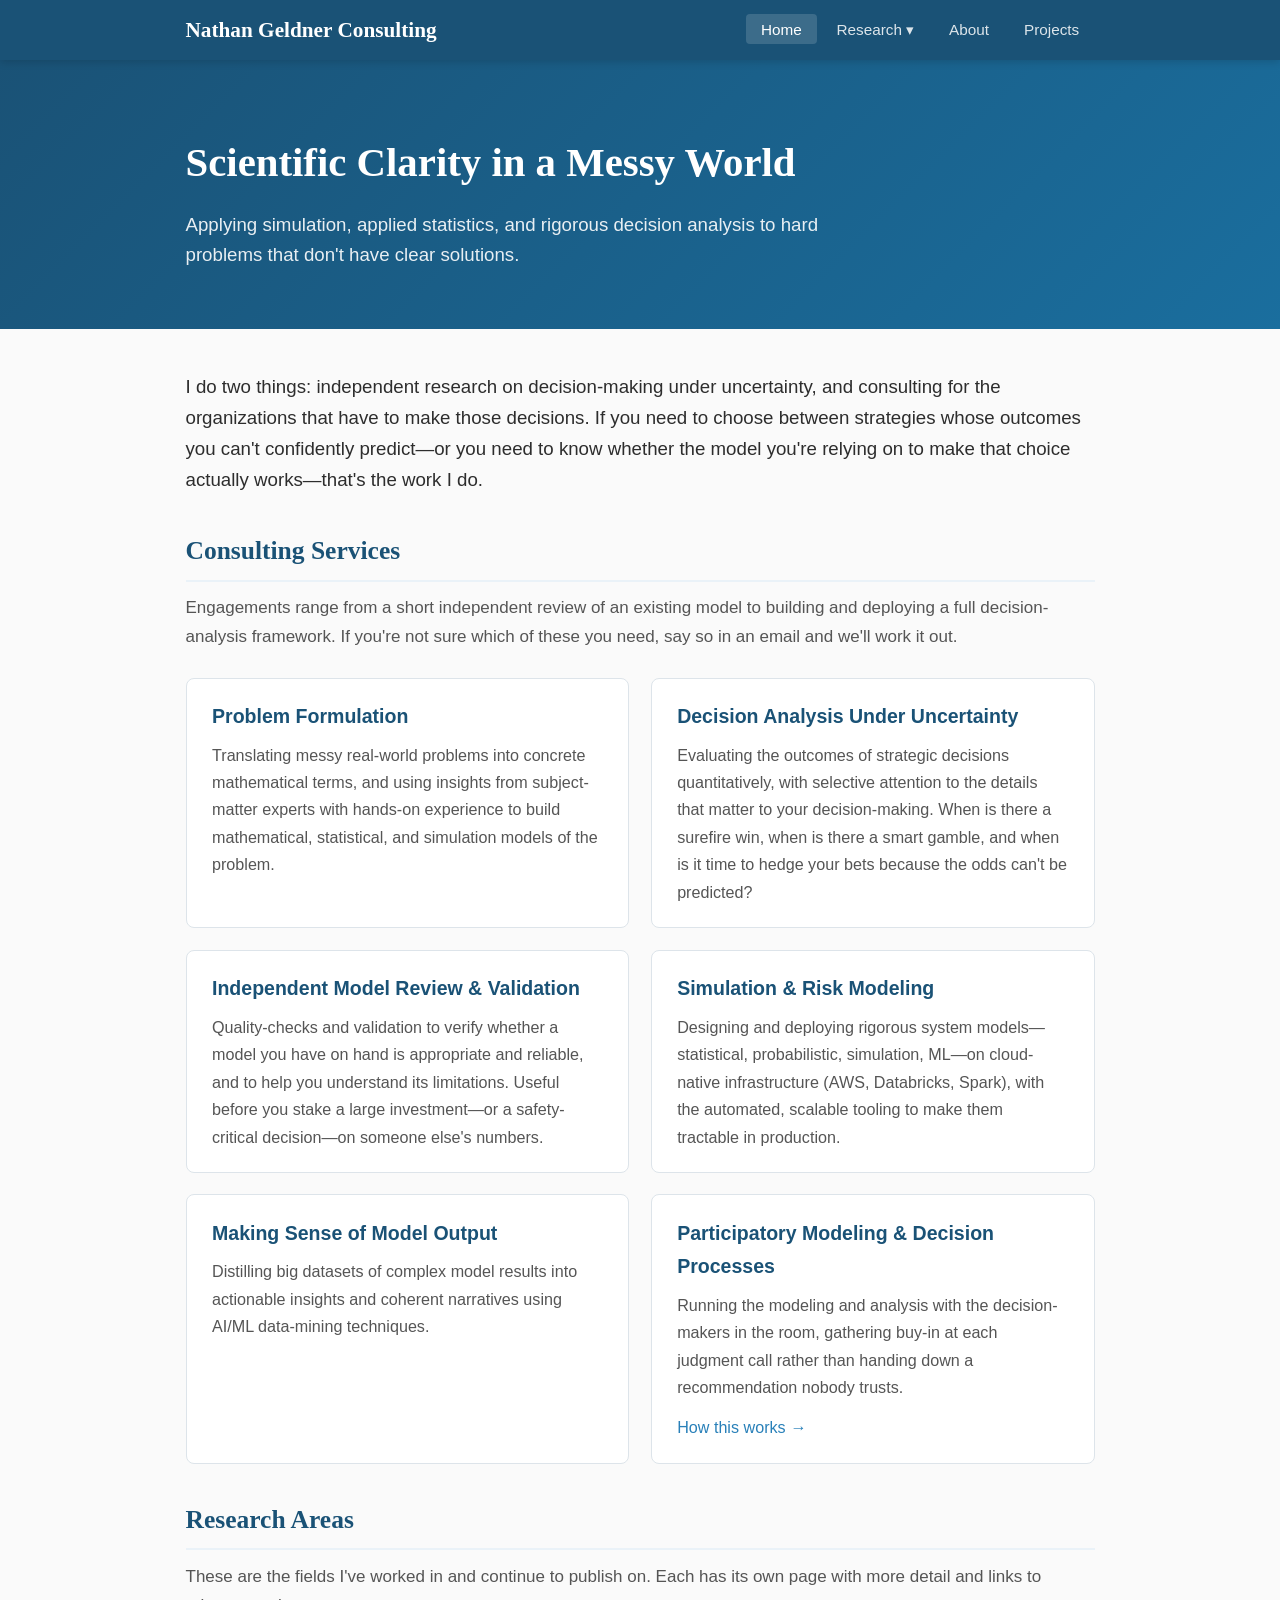
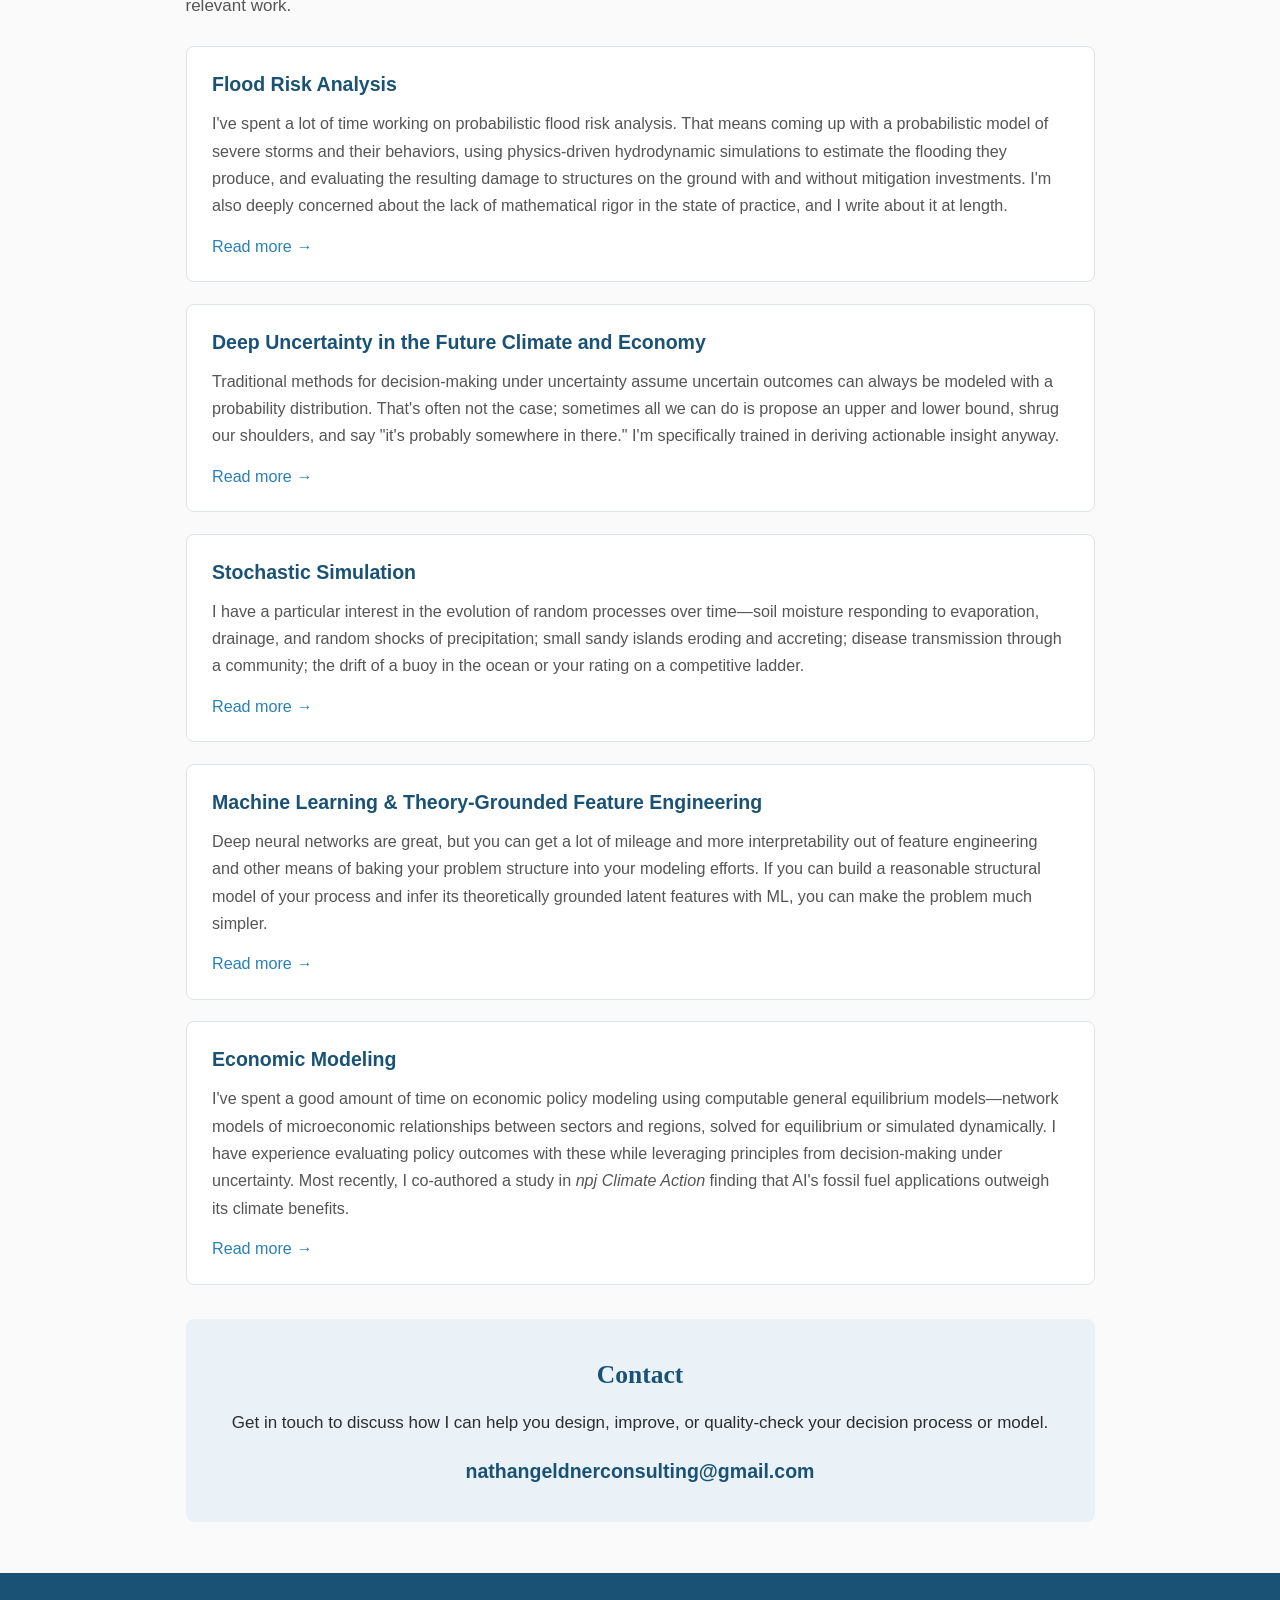
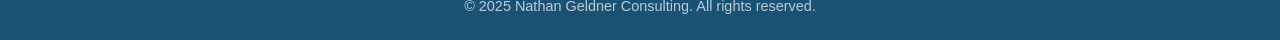
==== commit ee74499b: "Add npj Climate Action paper to economic modeling page The AI enabled-emissions paper published 11 A" ====
--- a/index.html
+++ b/index.html
@@ -101,7 +101,7 @@
                     </div>
                     <div class="specialty-card">
                         <h3><a href="economic-modeling.html">Economic Modeling</a></h3>
-                        <p>I've spent a good amount of time on economic policy modeling using computable general equilibrium models&mdash;network models of microeconomic relationships between sectors and regions, solved for equilibrium or simulated dynamically. I have experience evaluating policy outcomes with these while leveraging principles from decision-making under uncertainty.</p>
+                        <p>I've spent a good amount of time on economic policy modeling using computable general equilibrium models&mdash;network models of microeconomic relationships between sectors and regions, solved for equilibrium or simulated dynamically. I have experience evaluating policy outcomes with these while leveraging principles from decision-making under uncertainty. Most recently, I co-authored a study in <em>npj Climate Action</em> finding that AI's fossil fuel applications outweigh its climate benefits.</p>
                         <p class="card-link"><a href="economic-modeling.html">Read more &rarr;</a></p>
                     </div>
                 </div>
--- a/styles.css
+++ b/styles.css
@@ -388,6 +388,31 @@
     margin-bottom: 0.75rem;
 }
 
+/* Footnotes */
+.footnotes {
+    font-size: 0.85rem;
+    line-height: 1.55;
+}
+.footnotes li {
+    margin-bottom: 0.6rem;
+}
+.footnotes li:target {
+    background: var(--color-accent-bg);
+    border-radius: 4px;
+    padding: 0.25rem 0.5rem;
+    margin-left: -0.5rem;
+}
+.fn-ref {
+    font-size: 0.7em;
+    line-height: 0;
+    vertical-align: super;
+    font-weight: 600;
+}
+.fn-back {
+    margin-left: 0.3rem;
+    text-decoration: none;
+}
+
 /* PDF embed */
 .pdf-container {
     border: 1px solid var(--color-border);
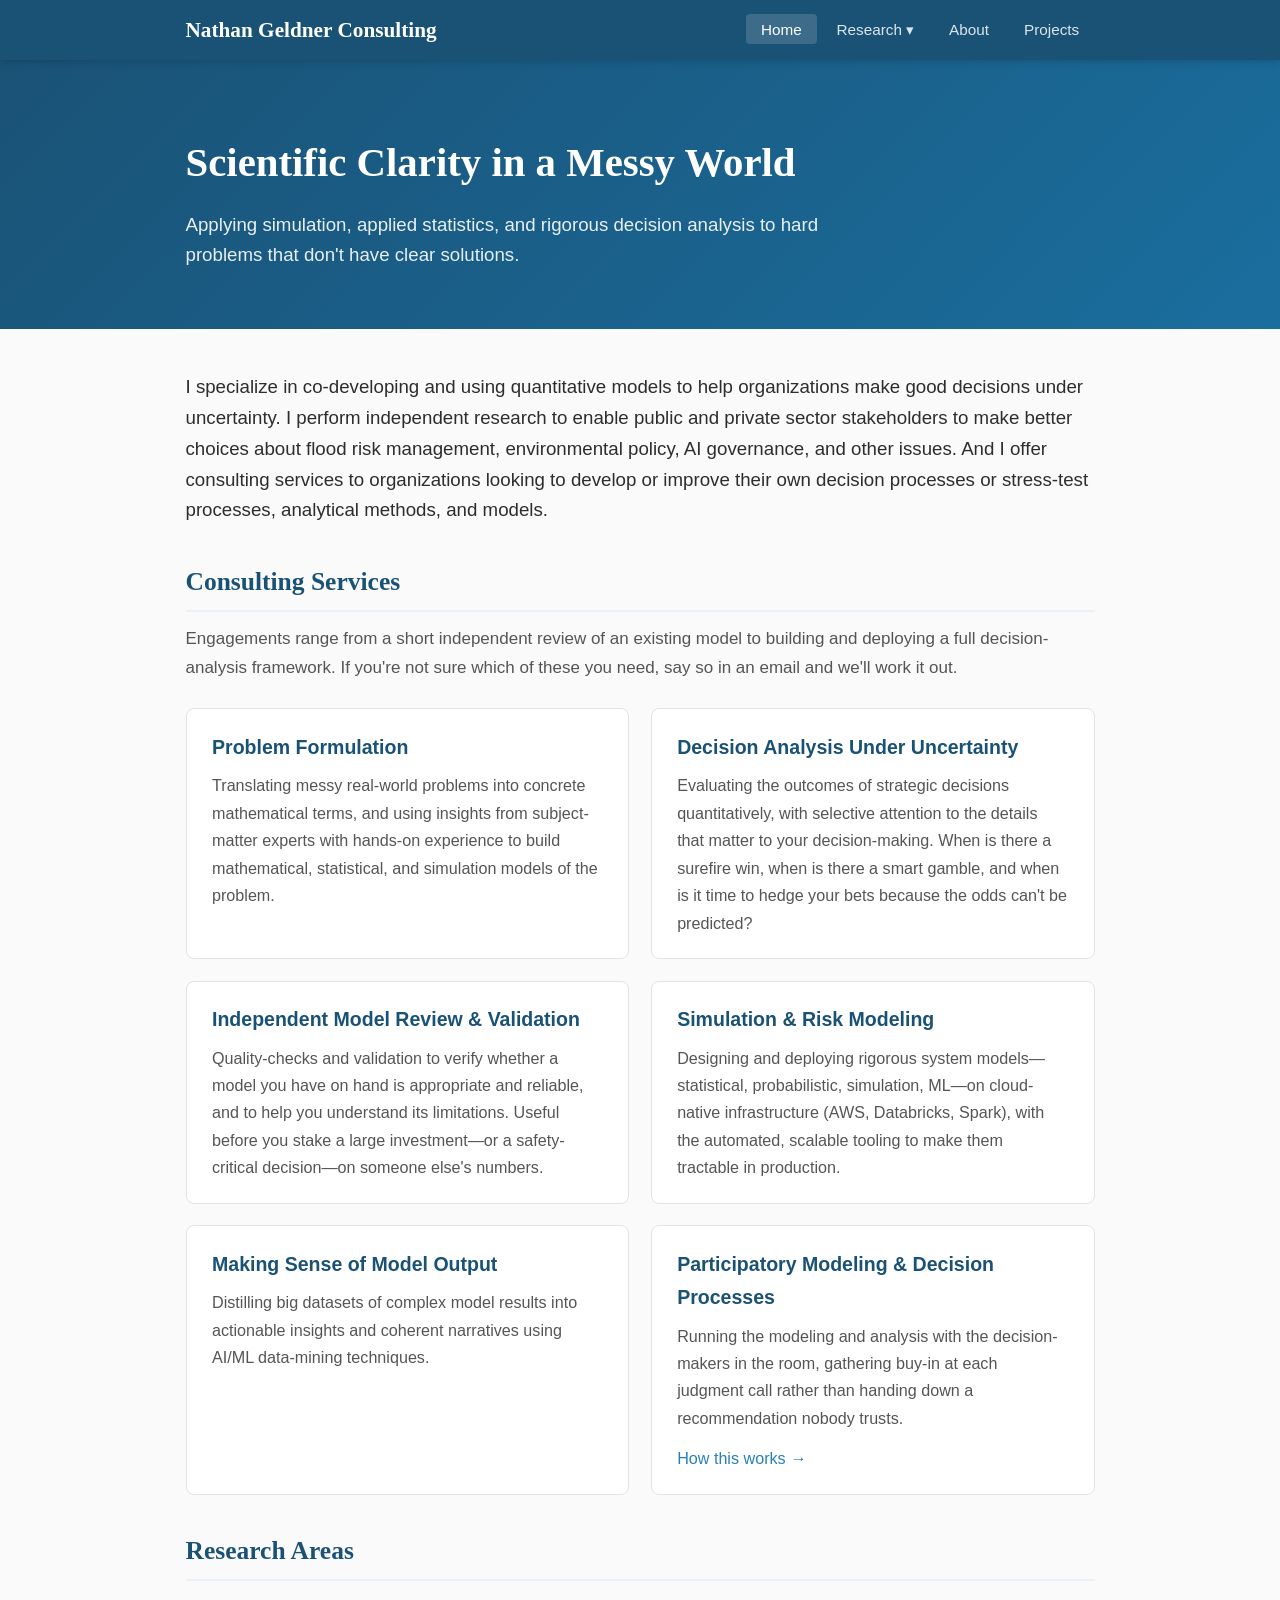
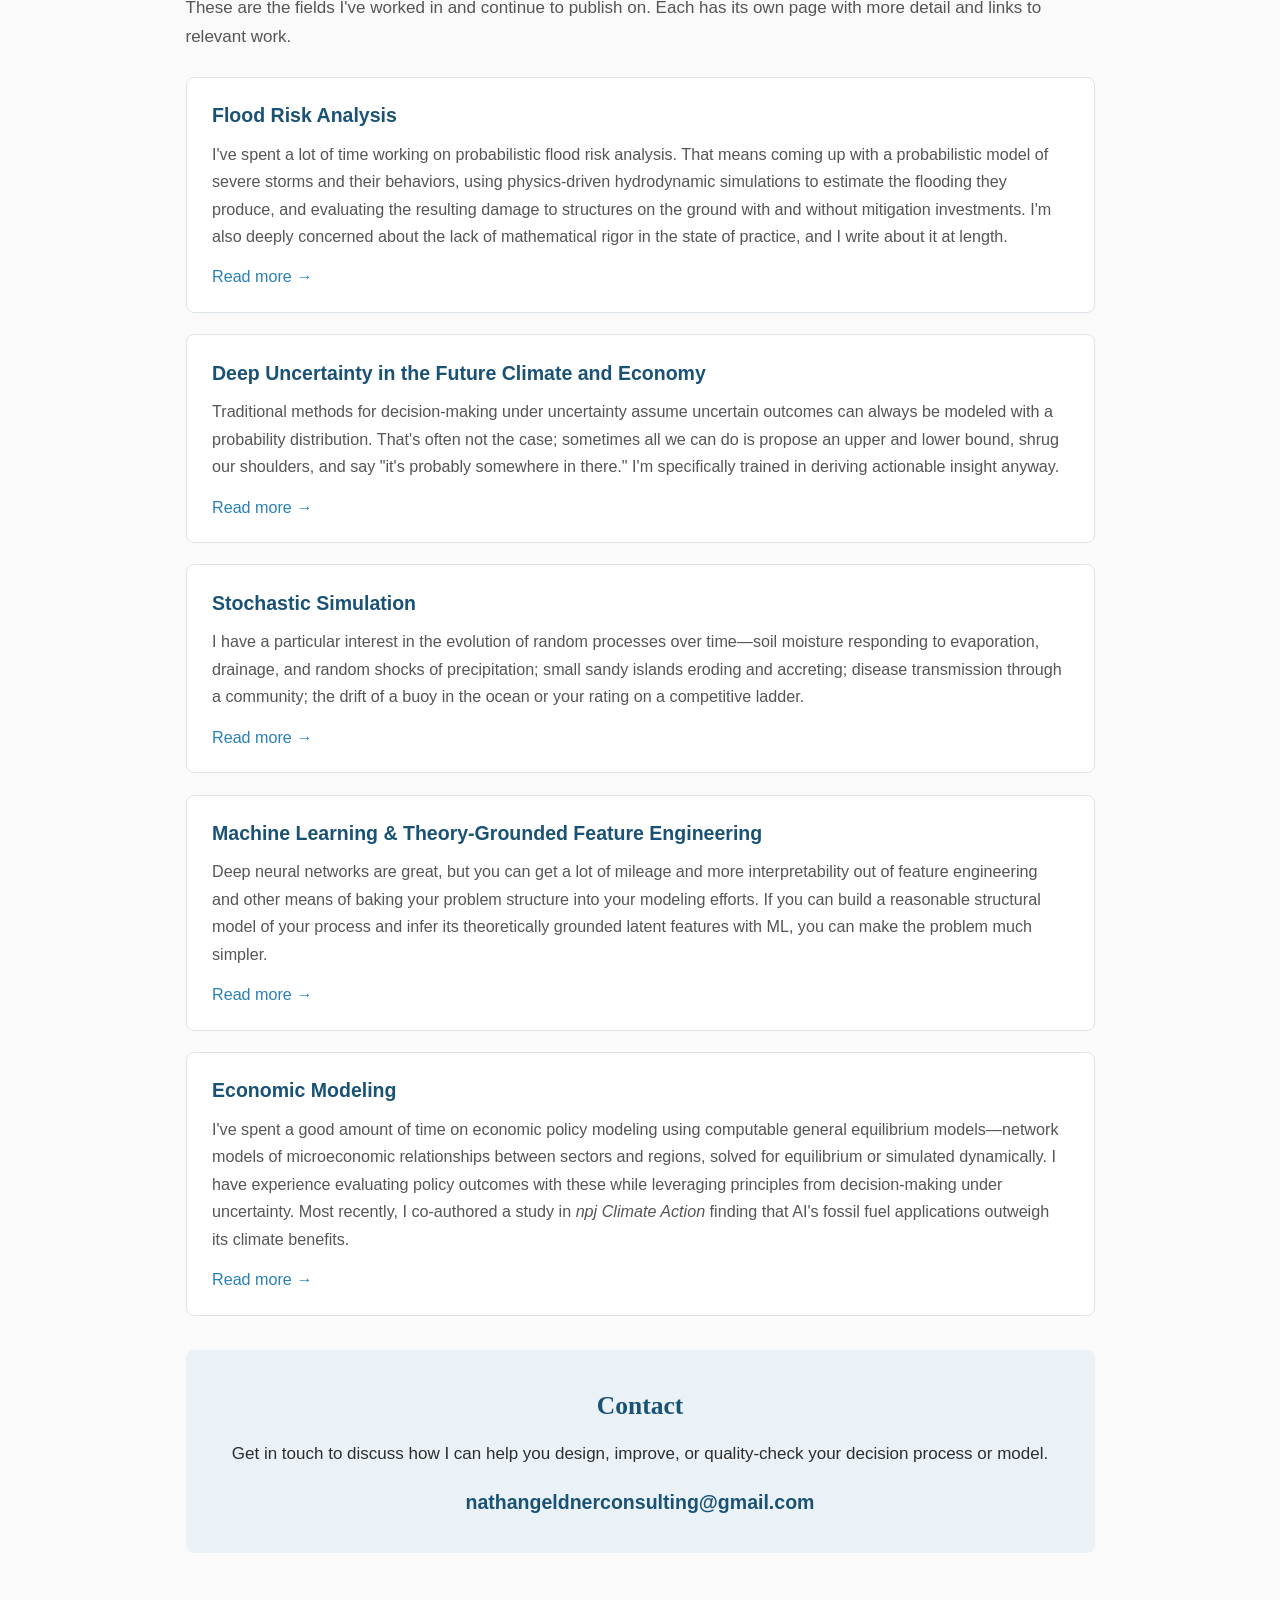
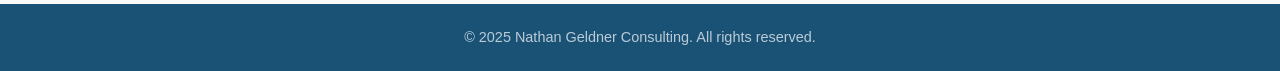
==== commit 282839b0: "Rewrite home page lead; add closing reflection to the AI paper story Reframe the lead around co-deve" ====
--- a/index.html
+++ b/index.html
@@ -42,7 +42,7 @@
         <section class="content">
             <div class="container">
 
-                <p class="lead">I do two things: independent research on decision-making under uncertainty, and consulting for the organizations that have to make those decisions. If you need to choose between strategies whose outcomes you can't confidently predict&mdash;or you need to know whether the model you're relying on to make that choice actually works&mdash;that's the work I do.</p>
+                 <p class="lead"> I specialize in co-developing and using quantitative models to help organizations make good decisions under uncertainty. I perform independent research to enable public and private sector stakeholders to make better choices about flood risk management, environmental policy, AI governance, and other issues. And I offer consulting services to organizations looking to develop or improve their own decision processes or stress-test processes, analytical methods, and models.</p>
 
                 <h2 id="services">Consulting Services</h2>
                 <p>Engagements range from a short independent review of an existing model to building and deploying a full decision-analysis framework. If you're not sure which of these you need, say so in an email and we'll work it out.</p>
